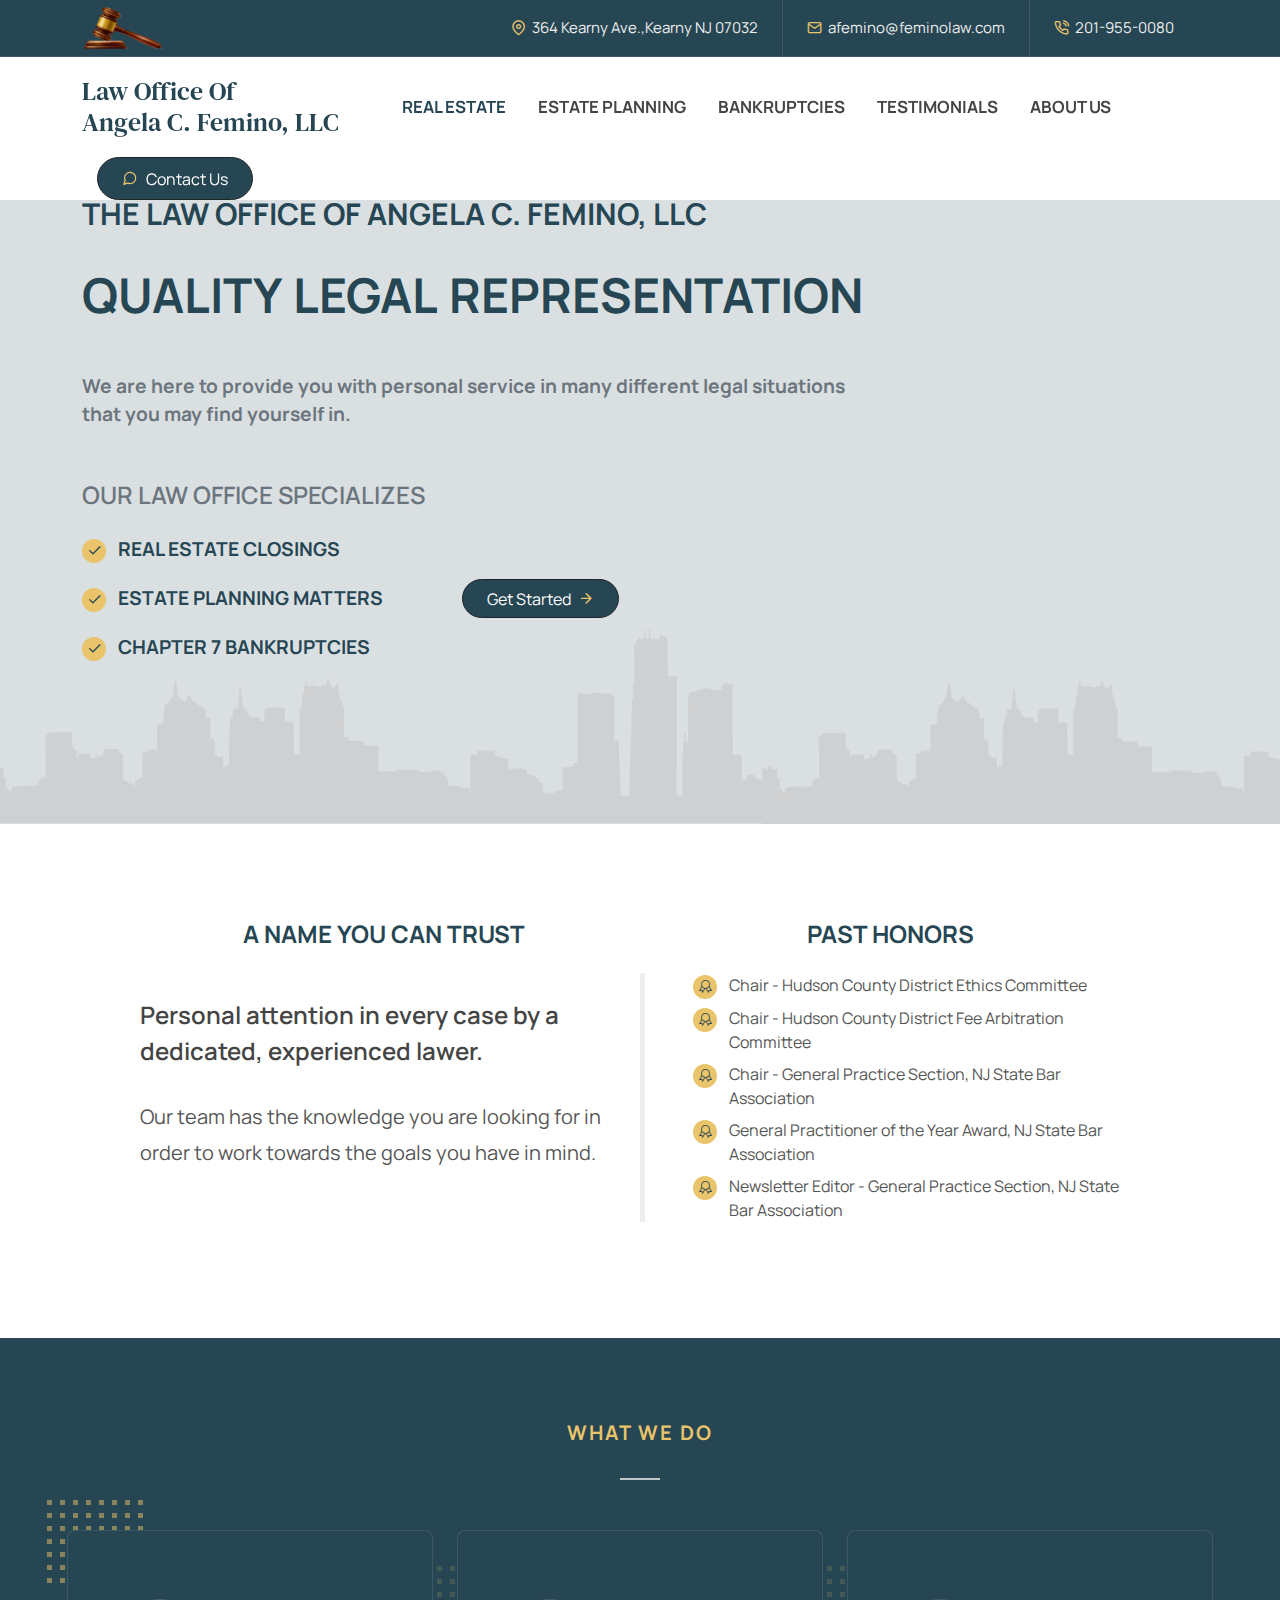
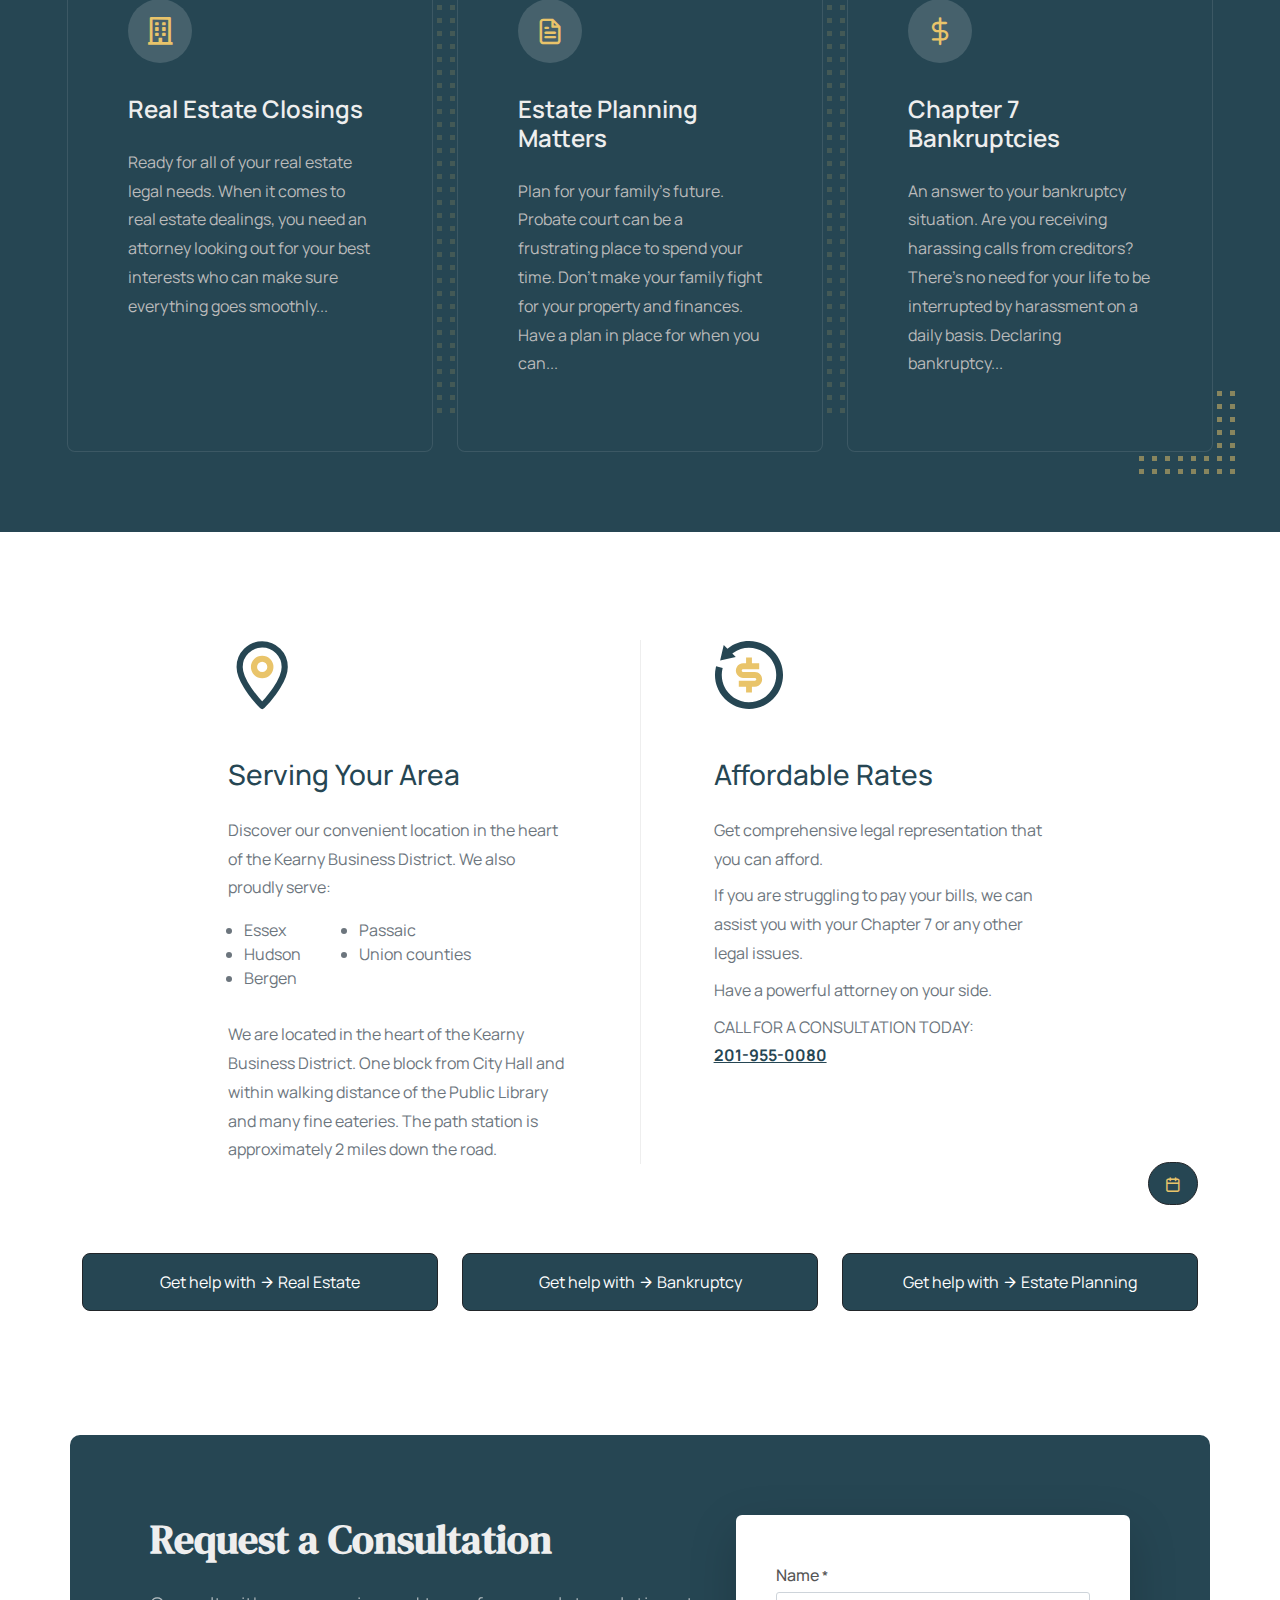
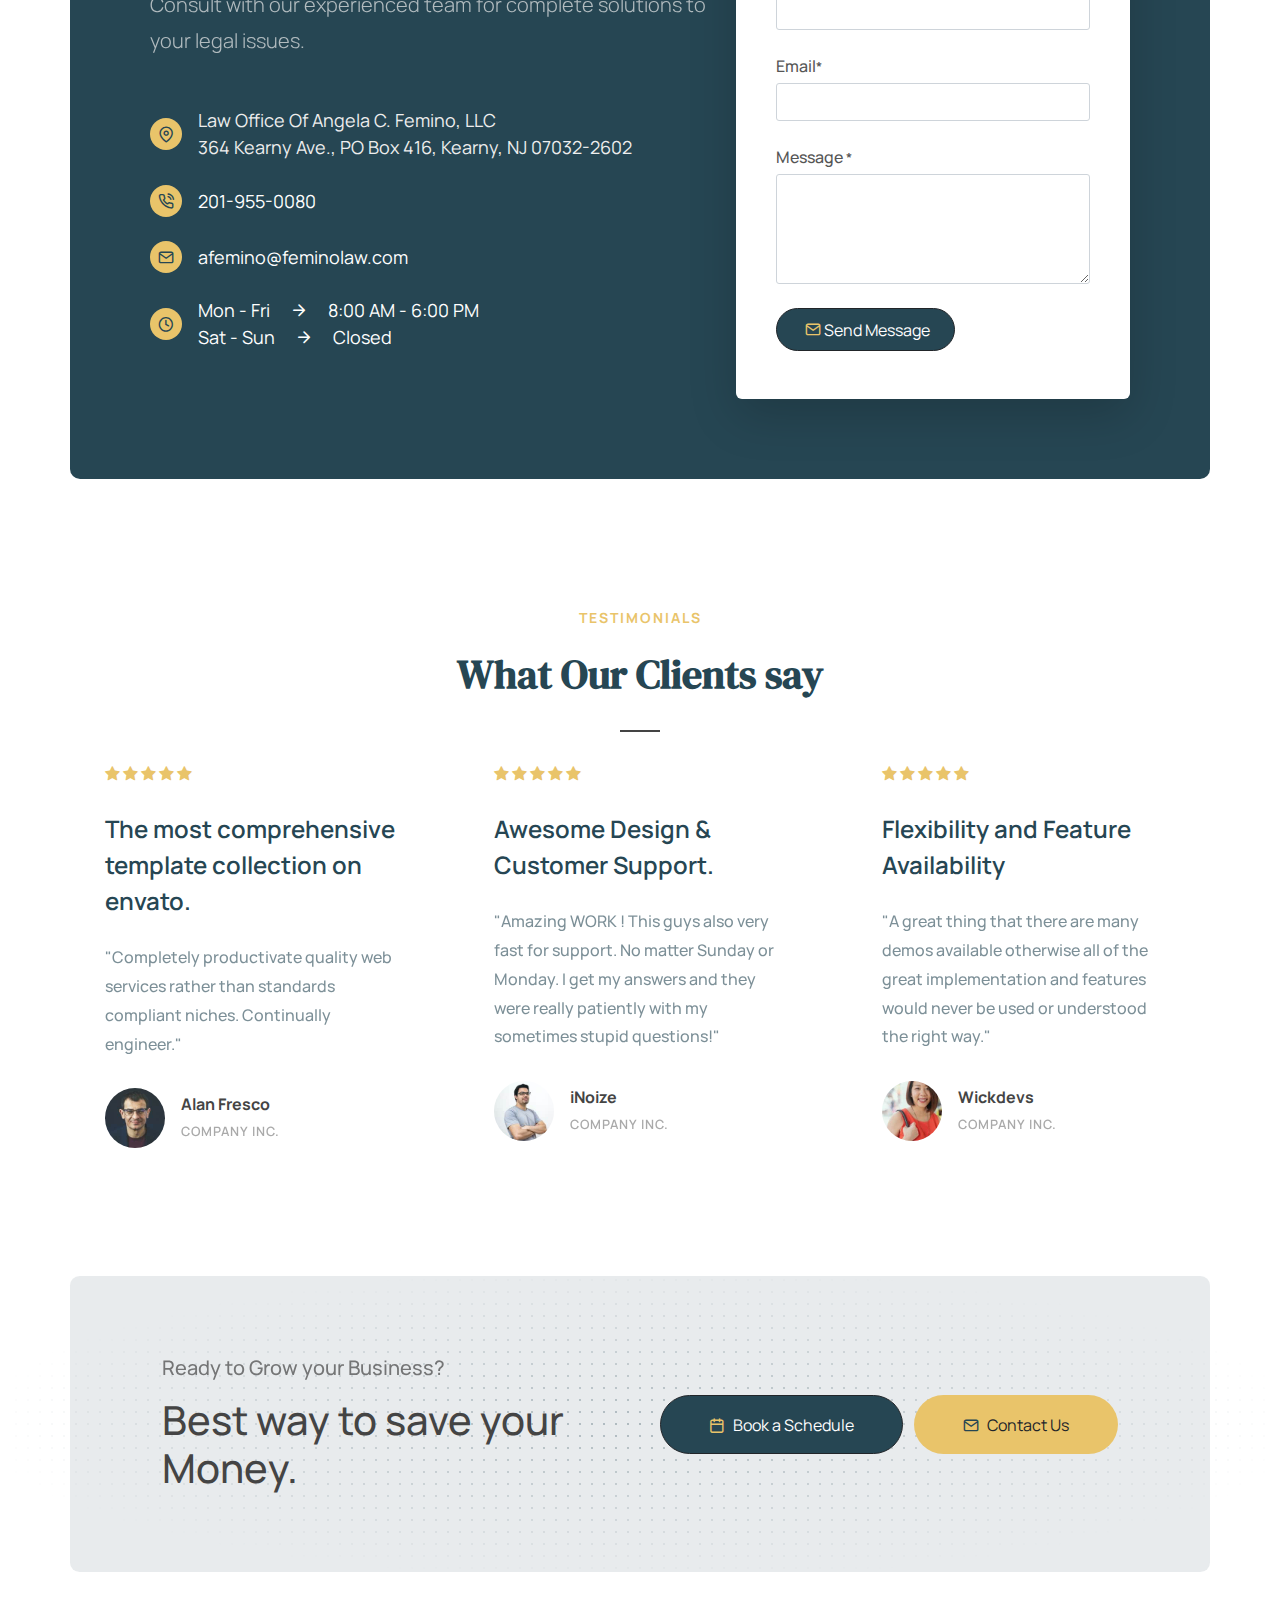
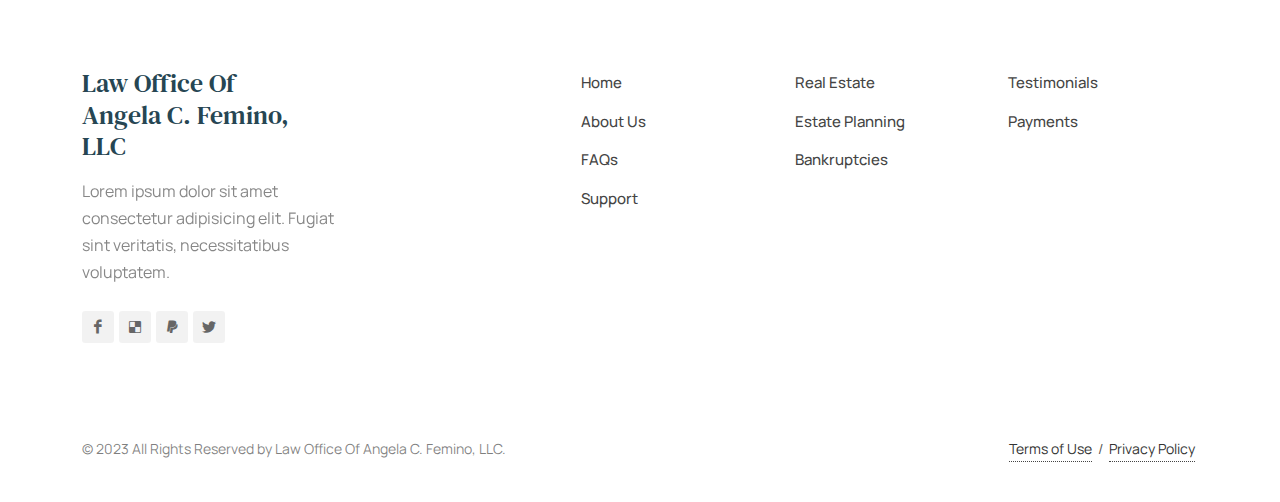
==== index.html @ 47e7020a "image removed" ====
<!DOCTYPE html>
<html dir="ltr" lang="en-US">
  <head>
    <meta http-equiv="content-type" content="text/html; charset=utf-8" />
    <meta name="author" content="SemiColonWeb" />

    <!-- Stylesheets
	============================================= -->
    <link rel="preconnect" href="https://fonts.gstatic.com" />
    <link href="https://fonts.googleapis.com/css2?family=Manrope:wght@400;500;600;700&family=DM+Serif+Text&display=swap" rel="stylesheet" />

    <link rel="stylesheet" href="./css/bootstrap.css" type="text/css" />
    <link rel="stylesheet" href="./style.css" type="text/css" />
    <link rel="stylesheet" href="./css/swiper.css" type="text/css" />

    <link rel="stylesheet" href="./css/dark.css" type="text/css" />
    <link rel="stylesheet" href="./css/font-icons.css" type="text/css" />
    <link rel="stylesheet" href="./css/animate.css" type="text/css" />
    <link rel="stylesheet" href="./css/magnific-popup.css" type="text/css" />

    <!-- Finance Demo Specific Stylesheet -->
    <link rel="stylesheet" href="./finance/finance.css" type="text/css" />
    <!-- Finance Custom Css -->
    <link rel="stylesheet" href="./finance/css/fonts.css" type="text/css" />
    <!-- Finance Custom Fonts -->
    <!-- / -->

    <link rel="stylesheet" href="./css/custom.css" type="text/css" />
    <meta name="viewport" content="width=device-width, initial-scale=1" />

    <link rel="stylesheet" href="./css/colors.css" type="text/css" />

    <!-- Document Title
	============================================= -->
    <title>Family Civil Bankruptcy and Business Lawyers in Kearny, NJ</title>
    <meta name="keywords" content="Family Law, Wills and Estates, Bankruptcy, Real Estate, Municipal Court" />
    <meta name="description" content="Practice Law Firm Providing the Highest Quality of Legal Representation Serving North Jersey Area with convenient location in the heart of the Kearny Business District." />
    <meta property="og:title" content="The Law Office Of Angela C. Femino, LLC" />
    <meta property="og:url" content="https://www.feminolaw.com/" />
    <meta property="og:type" content="website" />
    <meta property="og:description" content="The Law Office Of Angela C. Femino, LLC" />
    <meta property="og:image" content="./images/logo.png" />
    <meta property="twitter:card" content="The Law Office Of Angela C. Femino, LLC" />
    <meta property="twitter:title" content="The Law Office Of Angela C. Femino, LLC" />
    <meta property="twitter:type" content="website" />
    <meta property="twitter:description" content="The Law Office Of Angela C. Femino, LLC" />
    <meta property="twitter:url" content="https://www.feminolaw.com/" />
    <meta property="twitter:image" content="./images/logo.png" />
  </head>

  <body class="stretched">
    <!-- Document Wrapper
	============================================= -->
    <div id="wrapper" class="clearfix">
      <!-- Top Bar
		============================================= -->
      <div id="top-bar" class="dark bg-color">
        <div class="container">
          <div class="row justify-content-center justify-content-lg-between">
            <div class="col-12 col-md-auto">
              <!-- Navbar icon
						============================================= -->
              <a href="#" class="navbar-icon">
                <img width="80" src="./images/judge-gavel-nav.png" alt="" />
              </a>
              <!-- .navbar-icon end -->
            </div>

            <div class="col-12 col-md-auto">
              <!-- Top Links
						============================================= -->
              <div class="top-links text-center">
                <ul class="top-links-container">
                  <li class="top-links-item">
                    <a target="_blank" href="https://goo.gl/maps/jddvsZo6kSxr5BW46"><i class="color-2 icon-line-map-pin"></i> 364 Kearny Ave.,Kearny NJ 07032 </a>
                  </li>
                  <li class="top-links-item">
                    <a href="mailto:afemino@feminolaw.com"><i class="color-2 icon-line-mail"></i> afemino@feminolaw.com</a>
                  </li>
                  <li class="top-links-item">
                    <a href="tel:201-955-0080"><i class="color-2 icon-line-phone-call"></i> 201-955-0080</a>
                  </li>
                </ul>
              </div>
              <!-- .top-links end -->
            </div>
          </div>
        </div>
      </div>
      <!-- #top-bar end -->

      <!-- Header
		============================================= -->
      <header id="header" class="sticky-on-scrollup">
        <div id="header-wrap">
          <div class="container">
            <div class="header-row justify-content-between">
              <!-- Logo
						============================================= -->
              <div id="logo" class="mx-0 me-lg-5 order-2 order-lg-1">
                <a href="#" class="color h4"
                  >Law Office Of <br />
                  Angela C. Femino, LLC</a
                >
              </div>
              <!-- #logo end -->

              <div id="primary-menu-trigger" class="order-1">
                <svg class="svg-trigger" viewBox="0 0 100 100">
                  <path d="m 30,33 h 40 c 3.722839,0 7.5,3.126468 7.5,8.578427 0,5.451959 -2.727029,8.421573 -7.5,8.421573 h -20"></path>
                  <path d="m 30,50 h 40"></path>
                  <path d="m 70,67 h -40 c 0,0 -7.5,-0.802118 -7.5,-8.365747 0,-7.563629 7.5,-8.634253 7.5,-8.634253 h 20"></path>
                </svg>
              </div>

              <div class="header-misc order-3">
                <a href="#" class="btn btn-dark bg-color px-4 py-1 py-lg-2 rounded-pill"><i class="icon-line-message-circle color-2"></i><span class="d-none d-md-inline ms-2">Contact Us</span></a>
              </div>

              <!-- Primary Navigation
						============================================= -->
              <nav class="primary-menu me-lg-auto with-arrows order-12 order-lg-2">
                <ul class="menu-container">
                  <li class="menu-item current">
                    <a class="menu-link fw-bold" href="#">
                      <div>REAL ESTATE</div>
                    </a>
                  </li>
                  <li class="menu-item">
                    <a class="menu-link fw-bold" href="#">
                      <div>ESTATE PLANNING</div>
                    </a>
                  </li>
                  <li class="menu-item">
                    <a class="menu-link fw-bold" href="#">
                      <div>BANKRUPTCIES</div>
                    </a>
                  </li>
                  <li class="menu-item">
                    <a class="menu-link fw-bold" href="#">
                      <div>TESTIMONIALS</div>
                    </a>
                  </li>
                  <li class="menu-item">
                    <a class="menu-link fw-bold" href="#">
                      <div>ABOUT US</div>
                    </a>
                  </li>
                </ul>
              </nav>
              <!-- #primary-menu end -->

              <form class="top-search-form" action="search.html" method="get">
                <input type="text" name="q" class="form-control" value="" placeholder="Type &amp; Hit Enter.." autocomplete="off" />
              </form>
            </div>
          </div>
        </div>
      </header>
      <!-- #header end -->

      <!-- Hero
		============================================= -->
      <section id="slider" class="slider-element" style="background: #2646532b url('./finance/images/hero-bg.png') center bottom no-repeat; background-size: 100% auto">
        <div class="container">
          <div class="row align-items-md-end">
            <div class="col-lg-12 align-self-center flex-column pt-3 pb-6 mb-md-6 z-1">
              <h2 class="hero-title fw-bold color pt-3 font-body text-uppercase">THE LAW OFFICE OF ANGELA C. FEMINO, LLC</h2>
              <h1 class="hero-title display-5 fw-bold ws-1 color font-body text-uppercase">Quality Legal Representation</h1>
              <p class="my-5 w-md-70 text-muted fw-bold text-larger">We are here to provide you with personal service in many different legal situations that you may find yourself in.</p>
              <h3 class="fw-semibold font-body text-muted mb-4 text-uppercase">Our law office specializes</h3>
              <div class="row mb-lg-1">
                <div class="col-md-4">
                  <ul class="iconlist mb-0 color text-uppercase fw-bold text-larger">
                    <li class="mb-4"><i class="icon-line-check text-smaller bg-color-2 color ws-1"></i> Real Estate Closings</li>
                    <li class="mb-4"><i class="icon-line-check text-smaller bg-color-2 color ws-1"></i> Estate Planning Matters</li>
                    <li class="mb-4 mb-lg-0"><i class="icon-line-check text-smaller bg-color-2 color ws-1"></i> Chapter 7 Bankruptcies</li>
                  </ul>
                </div>
                <div class="col-md-4 mt-4 mt-md-0 align-self-center">
                  <a href="#" class="btn btn-dark bg-color rounded-pill px-4">Get Started <i class="icon-line-arrow-right color-2 ms-1"></i></a>
                </div>
              </div>
            </div>
          </div>
        </div>
      </section>

      <!-- Content
		============================================= -->
      <section id="content">
        <div class="content-wrap py-5">
          <div class="container mw-md py-0 py-lg-5">
            <div class="row justify-content-around col-mb-30">
              <div class="col-md-6">
                <h3 class="h4 font-body text-body text-uppercase text-center fw-bold mb-2 mb-lg-4 color">A NAME YOU CAN TRUST</h3>
                <h3 class="font-body mt-5">Personal attention in every case by a dedicated, experienced lawer.</h3>
                <p class="h5 mb-0 font-body fw-normal">Our team has the knowledge you are looking for in order to work towards the goals you have in mind.</p>
              </div>
              <div class="col-md-6 mt-4 ps-md-0 mt-md-0">
                <h3 class="h4 font-body text-body text-center text-uppercase fw-bold mb-4 mb-lg-4 color">PAST HONORS</h3>
                <ul class="iconlist honourslist mb-0 ps-2 ps-md-5">
                  <li class="mb-2"><i class="icon-line2-badge text-smaller bg-color-2 color"></i>Chair - Hudson County District Ethics Committee</li>
                  <li class="mb-2"><i class="icon-line2-badge text-smaller bg-color-2 color"></i>Chair - Hudson County District Fee Arbitration Committee</li>
                  <li class="mb-2"><i class="icon-line2-badge text-smaller bg-color-2 color"></i>Chair - General Practice Section, NJ State Bar Association</li>
                  <li class="mb-2"><i class="icon-line2-badge text-smaller bg-color-2 color"></i>General Practitioner of the Year Award, NJ State Bar Association</li>
                  <li class="mb-2"><i class="icon-line2-badge text-smaller bg-color-2 color"></i>Newsletter Editor - General Practice Section, NJ State Bar Association</li>
                </ul>
              </div>
            </div>
          </div>

          <div class="section dark bg-color py-md-6">
            <div class="container">
              <div class="heading-block mw-xs mx-auto text-center mb-6">
                <h4 class="font-body text-uppercase ls2 color-2">What we do</h4>
              </div>
              <div class="services-grid gutter-30 position-relative">
                <div style="background-image: url(./finance/images/grid.svg); position: absolute; top: 50%; left: 50%; width: 50vw; height: 50vh; opacity: 0.15; transform: translate(-50%, -50%)"></div>
                <img class="op-05" src="./finance/images/grid.svg" alt="Grid Image" style="position: absolute; left: -20px; top: -30px; z-index: -1" />
                <div class="row">
                  <div class="col-lg-4 col-md-6 d-flex align-self-stretch">
                    <div class="feature-box flex-column h-shadow mx-0" style="background-image: linear-gradient(#2646532b, #264653f7), url('./images/keys.jpg')">
                      <div class="fbox-icon mb-4">
                        <a href="#"><i class="icon-building1 color-2"></i></a>
                      </div>
                      <div class="fbox-content">
                        <h4 class="font-body fw-semibold h4 mb-4 mt-2 ls0 nott">Real Estate Closings</h4>
                        <p>Ready for all of your real estate legal needs. When it comes to real estate dealings, you need an attorney looking out for your best interests who can make sure everything goes smoothly...</p>
                        <a href="#" class="hover-button"><u>Read More</u> <i class="icon-line-arrow-right"></i></a>
                      </div>
                    </div>
                  </div>

                  <div class="col-lg-4 col-md-6 d-flex align-self-stretch">
                    <div class="feature-box flex-column h-shadow mx-0" style="background-image: linear-gradient(#2646532b, #264653f7), url('./images/planning.jpg')">
                      <div class="fbox-icon mb-4">
                        <a href="#"><i class="icon-line-paper color-2"></i></a>
                      </div>
                      <div class="fbox-content">
                        <h4 class="font-body fw-semibold h4 mb-4 mt-2 ls0 nott">Estate Planning Matters</h4>
                        <p>Plan for your family's future. Probate court can be a frustrating place to spend your time. Don't make your family fight for your property and finances. Have a plan in place for when you can...</p>
                        <a href="#" class="hover-button"><u>Read More</u> <i class="icon-line-arrow-right"></i></a>
                      </div>
                    </div>
                  </div>

                  <div class="col-lg-4 col-md-6 d-flex align-self-stretch">
                    <div class="feature-box flex-column h-shadow mx-0" style="background-image: linear-gradient(#264653a8, #264653), url('./images/bankruptcy.jpg')">
                      <div class="fbox-icon mb-4">
                        <a href="#"><i class="icon-line-dollar-sign color-2"></i></a>
                      </div>
                      <div class="fbox-content">
                        <h4 class="font-body fw-semibold h4 mb-4 mt-2 ls0 nott">Chapter 7 Bankruptcies</h4>
                        <p>An answer to your bankruptcy situation. Are you receiving harassing calls from creditors? There’s no need for your life to be interrupted by harassment on a daily basis. Declaring bankruptcy...</p>
                        <a href="#" class="hover-button"><u>Read More</u> <i class="icon-line-arrow-right"></i></a>
                      </div>
                    </div>
                  </div>
                </div>
                <img src="./finance/images/grid.svg" alt="Grid Image" class="op-05" style="position: absolute; right: -30px; bottom: -30px; z-index: -1" />
              </div>
            </div>
          </div>

          <div class="section bg-transparent py-3 py-lg-5">
            <div class="container">
              <div class="row col-mb-50 gutter-lg-50 justify-content-center">
                <div class="col-lg-4 col-md-5 pb-2 pb-lg-0">
                  <img src="./finance/images/location.svg" alt="Globe Icon" class="mb-5" height="70" />
                  <h3 class="font-body h3 mb-4 color">Serving Your Area</h3>
                  <p class="fw-normal text-muted mb-0">Discover our convenient location in the heart of the Kearny Business District. We also proudly serve:</p>
                  <div class="row ps-3">
                    <ul class="col text-muted mt-3">
                      <li>Essex</li>
                      <li>Hudson</li>
                      <li>Bergen</li>
                    </ul>
                    <ul class="col-8 text-muted mt-3">
                      <li>Passaic</li>
                      <li>Union counties</li>
                    </ul>
                  </div>
                  <p class="fw-normal text-muted mb-0">We are located in the heart of the Kearny Business District. One block from City Hall and within walking distance of the Public Library and many fine eateries. The path station is approximately 2 miles down the road.</p>
                </div>
                <div class="col-md-1 text-center d-md-flex justify-content-center align-self-stretch pb-2 pb-lg-0">
                  <div class="border-end border-default d-none d-md-block"></div>
                  <div class="border-top border-default d-block d-md-none"></div>
                </div>

                <div class="col-lg-4 col-md-5 pb-2 pb-lg-0">
                  <img src="./finance/images/affordable.svg" alt="Users Icon" class="mb-5" height="70" />
                  <h3 class="font-body h3 mb-4 color">Affordable Rates</h3>
                  <p class="fw-normal text-muted mb-2">Get comprehensive legal representation that you can afford.</p>
                  <p class="fw-normal text-muted mb-2">If you are struggling to pay your bills, we can assist you with your Chapter 7 or any other legal issues.</p>
                  <p class="fw-normal text-muted mb-2">Have a powerful attorney on your side.</p>
                  <p class="fw-normal text-muted mb-2">
                    CALL FOR A CONSULTATION TODAY: <br />
                    <a class="fw-bold text-decoration-underline" href="tel:201-955-0080">201-955-0080</a>
                  </p>
                </div>
              </div>
              <div class="row mt-4">
                <div class="col-12 text-end mt-0 mt-md-4">
                  <a href="#" class="btn px-3 py-2 btn-dark bg-color rounded-pill"><i class="icon-line-calendar color-2 position-relative" style="top: 1px"></i></a>
                </div>
              </div>
              <div class="row mt-4 justify-content-center">
                <div class="col-10 col-md-4 text-center mt-0 mt-md-4">
                  <a href="#" class="btn px-md-5 py-3 w-100 mb-3 btn-dark bg-color rounded-3">Get help with <i class="icon-line-arrow-right align-bottom"></i> Real Estate</a>
                </div>
                <div class="col-10 col-md-4 text-center mt-0 mt-md-4">
                  <a href="#" class="btn px-md-5 py-3 w-100 mb-3 btn-dark bg-color rounded-3">Get help with <i class="icon-line-arrow-right align-bottom"></i> Bankruptcy</a>
                </div>
                <div class="col-10 col-md-4 text-center mt-0 mt-md-4">
                  <a href="#" class="btn px-md-5 py-3 w-100 mb-3 btn-dark bg-color rounded-3">Get help with <i class="icon-line-arrow-right align-bottom"></i> Estate Planning</a>
                </div>
              </div>
            </div>
          </div>

          <div class="container bg-color py-5 px-3 p-md-5 p-lg-6 mb-6" style="border-radius: 10px">
            <div class="row justify-content-around">
              <div class="col-lg-7 dark">
                <h3 class="mb-4 display-6 nott ls0 fw-semibold">Request a Consultation</h3>
                <p class="mw-xs lead op-07 mb-5">Consult with our experienced team for complete solutions to your legal issues.</p>
                <div class="feature-box fbox-sm align-items-center mb-4">
                  <div class="fbox-icon">
                    <i class="icon-line-map-pin bg-color-2 color"></i>
                  </div>
                  <div class="fbox-content">
                    <h4 class="nott font-body fw-normal mb-0">
                      Law Office Of Angela C. Femino, LLC <br />
                      364 Kearny Ave., PO Box 416, Kearny, NJ 07032-2602
                    </h4>
                  </div>
                </div>
                <div class="feature-box fbox-sm align-items-center mb-4">
                  <div class="fbox-icon">
                    <i class="icon-line-phone-call bg-color-2 color"></i>
                  </div>
                  <div class="fbox-content">
                    <h4 class="nott font-body fw-normal mb-0">
                      <a class="text-white" href="tel:201-955-0080">201-955-0080 </a>
                    </h4>
                  </div>
                </div>
                <div class="feature-box fbox-sm align-items-center mb-4">
                  <div class="fbox-icon">
                    <i class="icon-line-mail bg-color-2 color"></i>
                  </div>
                  <div class="fbox-content">
                    <h4 class="nott font-body fw-normal mb-0"><a class="text-white" href="mailto:afemino@feminolaw.com">afemino@feminolaw.com</a></h4>
                  </div>
                </div>
                <div class="feature-box fbox-sm align-content-center align-items-center">
                  <div class="fbox-icon">
                    <i class="icon-line-clock bg-color-2 color"></i>
                  </div>
                  <div class="fbox-content">
                    <h4 class="nott font-body fw-normal mb-0">
                      <a class="text-white" href="#"
                        >Mon - Fri <i class="icon-line-arrow-right px-3 align-bottom"></i> 8:00 AM - 6:00 PM
                        <br />
                        Sat - Sun <i class="icon-line-arrow-right px-3 align-bottom"></i> Closed</a
                      >
                    </h4>
                  </div>
                </div>
              </div>
              <div class="col-lg-5 mt-5 mt-lg-0">
                <div class="card border-0 shadow-lg p-4">
                  <div class="card-body py-4">
                    <div class="form-widget">
                      <div class="form-result"></div>

                      <form class="mb-0" id="template-contactform" name="template-contactform" action="include/form.php" method="post">
                        <div class="form-process">
                          <div class="css3-spinner">
                            <div class="css3-spinner-scaler"></div>
                          </div>
                        </div>

                        <div class="row">
                          <div class="col-12 form-group mb-4">
                            <label for="template-contactform-name">Name <small>*</small></label>
                            <input type="text" id="template-contactform-name" name="template-contactform-name" value="" class="form-control required" />
                          </div>

                          <div class="col-12 form-group mb-4">
                            <label for="template-contactform-email">Email<small>*</small></label>
                            <input type="email" id="template-contactform-email" name="template-contactform-email" value="" class="required email form-control" />
                          </div>

                          <div class="col-12 form-group mb-4">
                            <label for="template-contactform-message">Message <small>*</small></label>
                            <textarea class="required form-control" id="template-contactform-message" name="template-contactform-message" rows="4" cols="30"></textarea>
                          </div>

                          <div class="col-12 form-group mb-4 d-none">
                            <input type="text" id="template-contactform-botcheck" name="template-contactform-botcheck" value="" class="form-control" />
                          </div>

                          <div class="col-12 form-group mb-0">
                            <button class="btn btn-dark bg-color px-4 py-2 rounded-pill" type="submit" id="template-contactform-submit" name="template-contactform-submit" value="submit"><i class="icon-line-mail color-2 ms-1"></i> Send Message</button>
                          </div>
                        </div>

                        <input type="hidden" name="prefix" value="template-contactform-" />
                      </form>
                    </div>
                  </div>
                </div>
              </div>
            </div>
          </div>

          <div class="clear"></div>

          <div class="container my-0 my-md-5">
            <div class="heading-block mw-xs mx-auto text-center mb-6">
              <h5 class="font-body text-uppercase ls2 color-2">Testimonials</h5>
              <h3 class="color nott ls0">What Our Clients say</h3>
            </div>
            <div class="row gutter-md-50">
              <div class="col-lg-4 px-lg-5 mt-lg-0">
                <div class="mb-4 color-2">
                  <i class="icon-star3"></i>
                  <i class="icon-star3"></i>
                  <i class="icon-star3"></i>
                  <i class="icon-star3"></i>
                  <i class="icon-star3"></i>
                </div>
                <h3 class="fw-semibold font-body color mb-4">The most comprehensive template collection on envato.</h3>
                <p class="color op-06 fw-medium">"Completely productivate quality web services rather than standards compliant niches. Continually engineer."</p>

                <div class="d-flex align-items-center mt-4">
                  <img src="./finance/images/users/1.jpg" alt="User" width="60" class="rounded-circle" />
                  <div class="ms-3">
                    <h4 class="font-body mb-2 fw-bold h6">Alan Fresco</h4>
                    <div class="op-05 text-uppercase ls1 text-smaller fw-semibold">Company Inc.</div>
                  </div>
                </div>
              </div>
              <div class="col-lg-4 px-lg-5 mt-5 mt-lg-0">
                <div class="mb-4 color-2">
                  <i class="icon-star3"></i>
                  <i class="icon-star3"></i>
                  <i class="icon-star3"></i>
                  <i class="icon-star3"></i>
                  <i class="icon-star3"></i>
                </div>
                <h3 class="fw-semibold font-body color mb-4">Awesome Design &amp; Customer Support.</h3>
                <p class="color op-06 fw-medium">"Amazing WORK ! This guys also very fast for support. No matter Sunday or Monday. I get my answers and they were really patiently with my sometimes stupid questions!"</p>

                <div class="d-flex align-items-center mt-4">
                  <img src="./finance/images/users/2.jpg" alt="User" width="60" class="rounded-circle" />
                  <div class="ms-3">
                    <h4 class="font-body mb-2 fw-bold h6">iNoize</h4>
                    <div class="op-05 text-uppercase ls1 text-smaller fw-semibold">Company Inc.</div>
                  </div>
                </div>
              </div>
              <div class="col-lg-4 px-lg-5 mt-5 mt-lg-0">
                <div class="mb-4 color-2">
                  <i class="icon-star3"></i>
                  <i class="icon-star3"></i>
                  <i class="icon-star3"></i>
                  <i class="icon-star3"></i>
                  <i class="icon-star3"></i>
                </div>
                <h3 class="fw-semibold font-body color mb-4">Flexibility and Feature Availability</h3>
                <p class="color op-06 fw-medium">"A great thing that there are many demos available otherwise all of the great implementation and features would never be used or understood the right way."</p>

                <div class="d-flex align-items-center mt-4">
                  <img src="./finance/images/users/3.jpg" alt="User" width="60" class="rounded-circle" />
                  <div class="ms-3">
                    <h4 class="font-body mb-2 fw-bold h6">Wickdevs</h4>
                    <div class="op-05 text-uppercase ls1 text-smaller fw-semibold">Company Inc.</div>
                  </div>
                </div>
              </div>
            </div>
          </div>

          <div class="clear"></div>

          <div class="container mt-6 dotted-bg rounded-6" style="background-color: #2646531b">
            <div class="row align-items-center justify-content-between p-5 p-md-6">
              <div class="col mb-5 mb-lg-0">
                <h5 class="font-body h5 mb-3 op-07">Ready to Grow your Business?</h5>
                <h2 class="font-body h1 mb-0">Best way to save your Money.</h2>
              </div>
              <div class="col-auto">
                <a href="#" class="btn px-3 py-2 px-md-5 py-md-3 btn-dark bg-color rounded-pill"><i class="icon-line-calendar color-2 me-2 position-relative" style="top: 1px"></i>Book a Schedule</a>
                <a href="#" class="btn px-3 py-2 px-md-5 py-md-3 bg-color-2 rounded-pill ms-2"><i class="icon-line-mail color me-2 position-relative" style="top: 1px"></i>Contact Us</a>
              </div>
            </div>
          </div>
        </div>
      </section>
      <!-- #content end -->

      <!-- Footer
		============================================= -->
      <footer id="footer" class="bg-white border-0">
        <div class="container">
          <!-- Footer Widgets
				============================================= -->
          <div class="footer-widgets-wrap py-0 py-lg-5">
            <div class="row justify-content-between">
              <div class="col-lg-3 mb-5 mb-lg-0 pe-md-0">
                <div class="widget clearfix">
                  <div id="logo" class="mx-0 me-lg-5 order-2 order-lg-1">
                    <a href="#" class="color h4 pt-0"
                      >Law Office Of <br />
                      Angela C. Femino, LLC</a
                    >
                  </div>
                  <p class="mb-4 op-07">Lorem ipsum dolor sit amet consectetur adipisicing elit. Fugiat sint veritatis, necessitatibus voluptatem.</p>
                  <a href="https://www.facebook.com/Law-Office-Of-Angela-C-Femino-LLC-725974874185449/" target="_blank" title="Facebook" class="social-icon si-small si-light si-facebook">
                    <i class="icon-facebook"></i>
                    <i class="icon-facebook"></i>
                  </a>
                  <a href="#" class="social-icon si-small si-light si-delicious">
                    <i class="icon-delicious"></i>
                    <i class="icon-delicious"></i>
                  </a>
                  <a href="#" class="social-icon si-small si-light si-paypal">
                    <i class="icon-paypal"></i>
                    <i class="icon-paypal"></i>
                  </a>
                  <a href="https://twitter.com/LawOfficeLlc" target="_blank" title="Twitter" class="social-icon si-small si-light si-twitter">
                    <i class="icon-twitter"></i>
                    <i class="icon-twitter"></i>
                  </a>
                </div>
              </div>
              <div class="col-lg-7 d-flex justify-content-end">
                <div class="row w-100">
                  <div class="col-lg-4 col-6">
                    <ul class="widget_links widget-li-noicon">
                      <li class="mb-2 fw-medium"><a href="#">Home</a></li>
                      <li class="mb-2 fw-medium"><a href="#">About Us</a></li>
                      <li class="mb-2 fw-medium"><a href="#">FAQs</a></li>
                      <li class="mb-2 fw-medium"><a href="#">Support</a></li>
                    </ul>
                  </div>

                  <div class="col-lg-4 col-6">
                    <ul class="widget_links widget-li-noicon">
                      <li class="mb-2 fw-medium"><a href="#">Real Estate</a></li>
                      <li class="mb-2 fw-medium"><a href="#">Estate Planning</a></li>
                      <li class="mb-2 fw-medium"><a href="#">Bankruptcies</a></li>
                    </ul>
                  </div>

                  <div class="col-lg-4 col-6">
                    <ul class="widget_links widget-li-noicon">
                      <li class="mb-2 fw-medium"><a href="#">Testimonials</a></li>
                      <li class="mb-2 fw-medium"><a href="#">Payments</a></li>
                    </ul>
                  </div>
                </div>
              </div>
            </div>
          </div>
          <!-- .footer-widgets-wrap end -->
        </div>

        <!-- Copyrights
			============================================= -->
        <div id="copyrights" class="bg-white">
          <div class="container">
            <div class="row justify-content-between">
              <div class="col">
                <span class="text-black-50">&copy; 2023 All Rights Reserved by Law Office Of Angela C. Femino, LLC.</span>
              </div>

              <div class="col text-end">
                <div class="copyright-links"><a href="#">Terms of Use</a> / <a href="#">Privacy Policy</a></div>
              </div>
            </div>
          </div>
        </div>
        <!-- #copyrights end -->
      </footer>
      <!-- #footer end -->
    </div>
    <!-- #wrapper end -->

    <!-- Go To Top
	============================================= -->
    <div id="gotoTop" class="icon-line-chevrons-up bg-color h-bg-color-2 shadow rounded-circle"></div>

    <!-- JavaScripts
	============================================= -->
    <script src="js/jquery.js"></script>
    <script src="js/plugins.min.js"></script>

    <!-- Footer Scripts
	============================================= -->
    <script src="js/functions.js"></script>

    <script>
      jQuery(document).ready(function ($) {
        var lastScrollTop = 0;
        window.addEventListener('scroll', function (event) {
          var st = $(this).scrollTop();
          if (st > lastScrollTop) {
            jQuery('#header.sticky-on-scrollup').removeClass('show-sticky-onscroll'); // Down Scroll
          } else {
            jQuery('#header.sticky-on-scrollup').addClass('show-sticky-onscroll'); // Up Scroll
          }
          lastScrollTop = st;
        });

        $('.services-grid .feature-box').hover(
          function () {
            $(this).addClass('dark');
          },
          function () {
            $(this).removeClass('dark');
          }
        );
      });
    </script>
    <!-- Temporary Script-->
  </body>
</html>
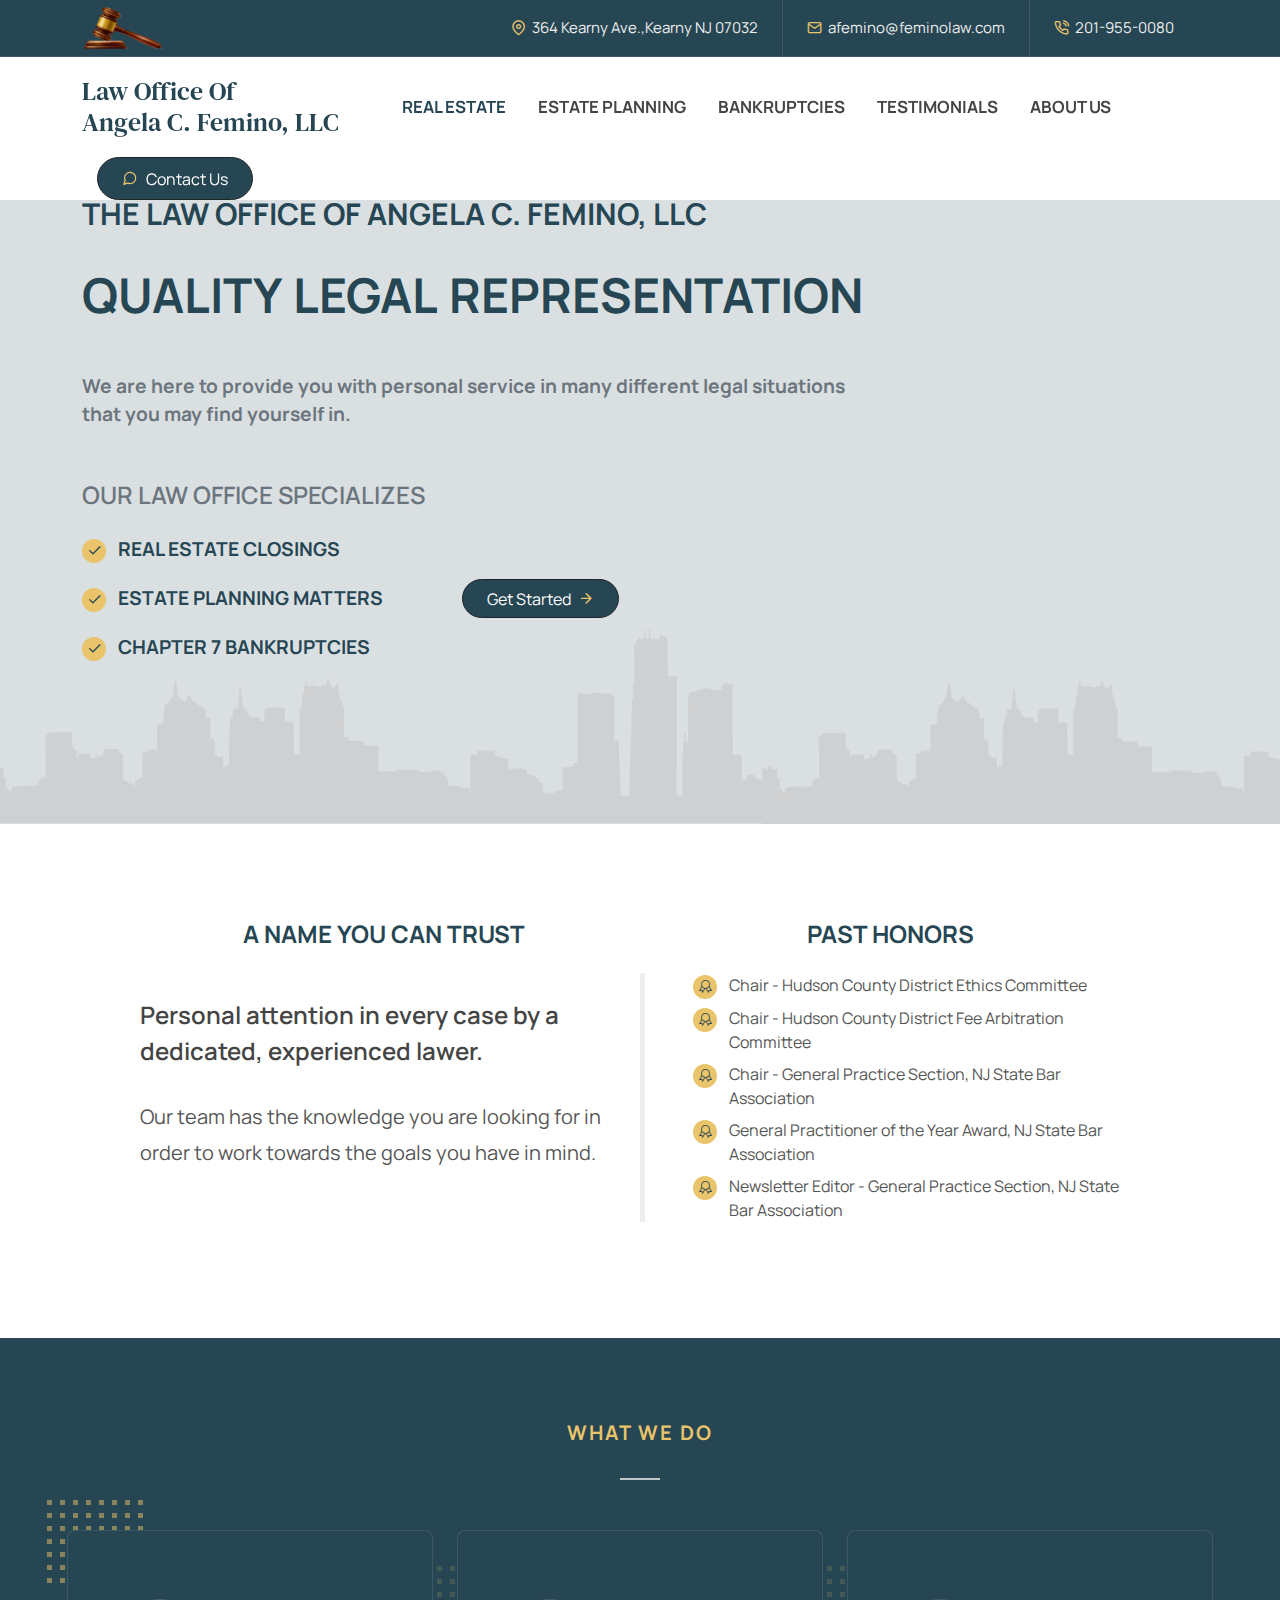
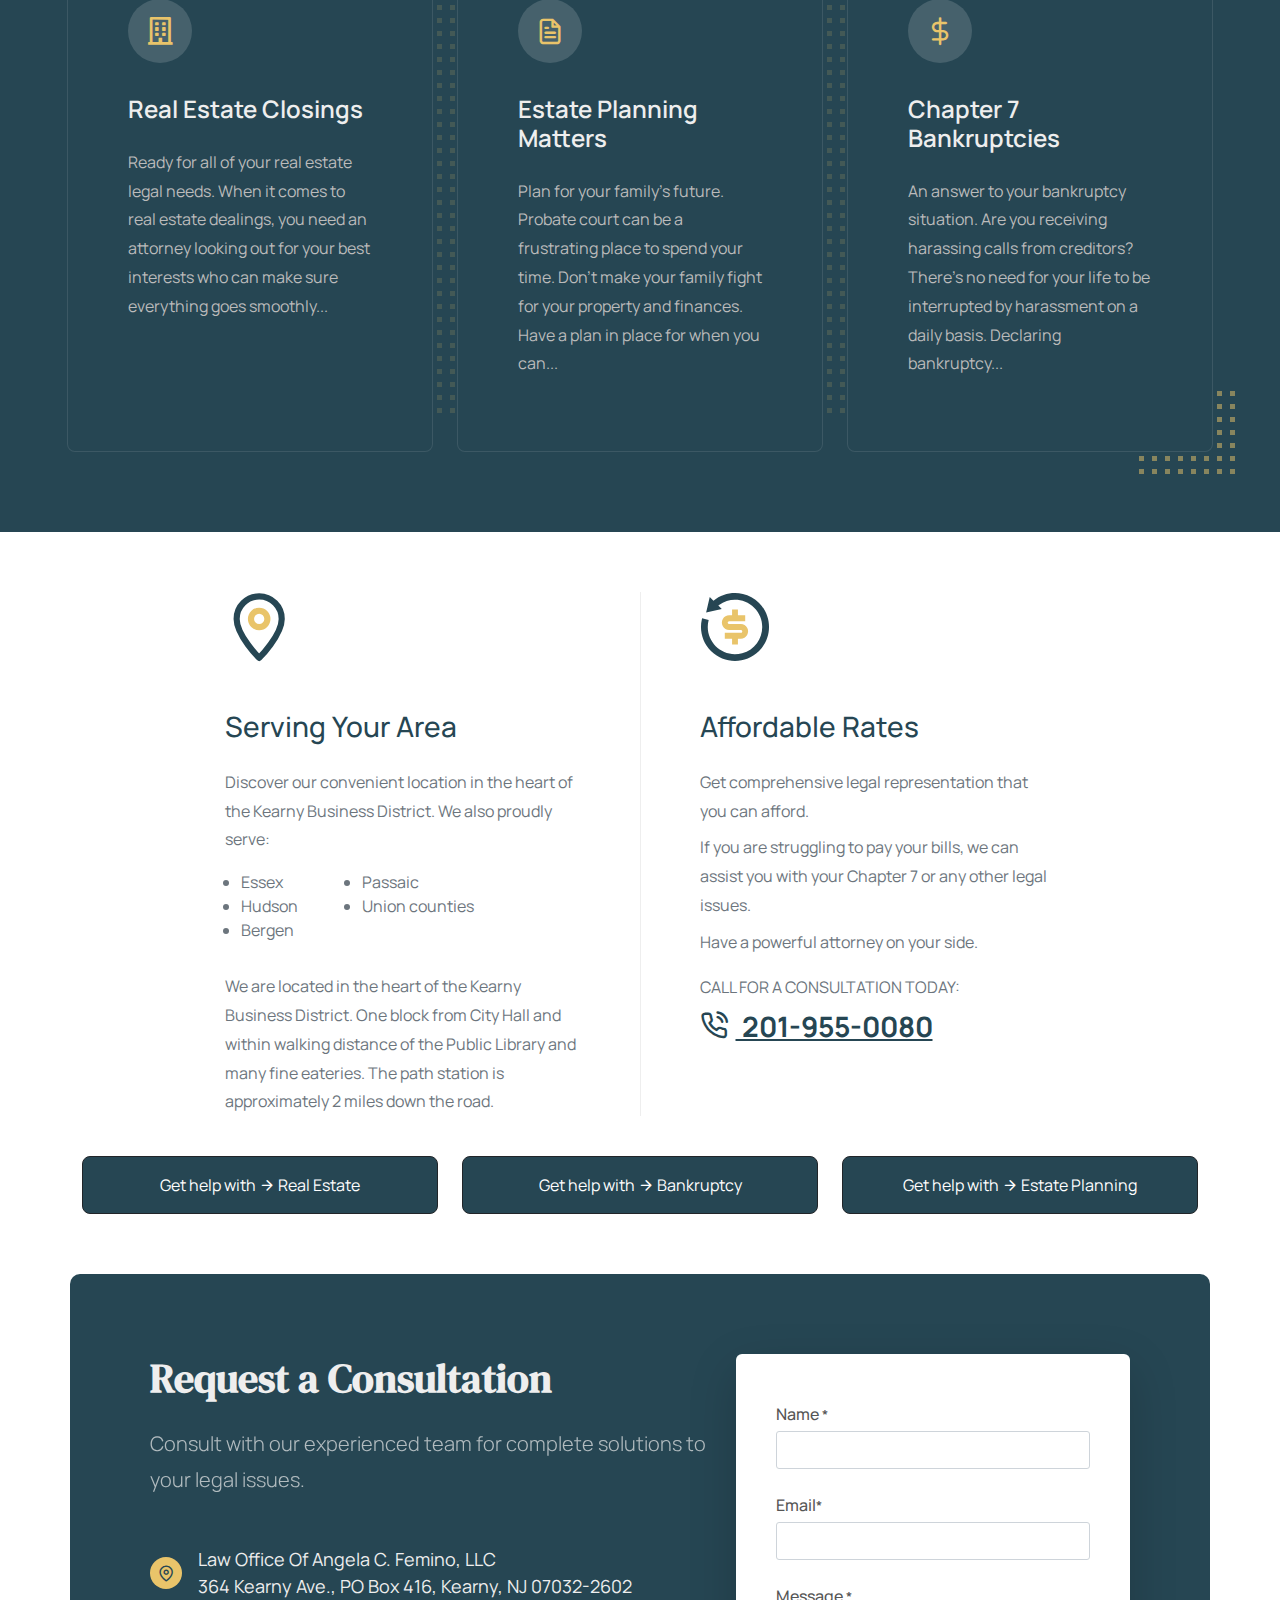
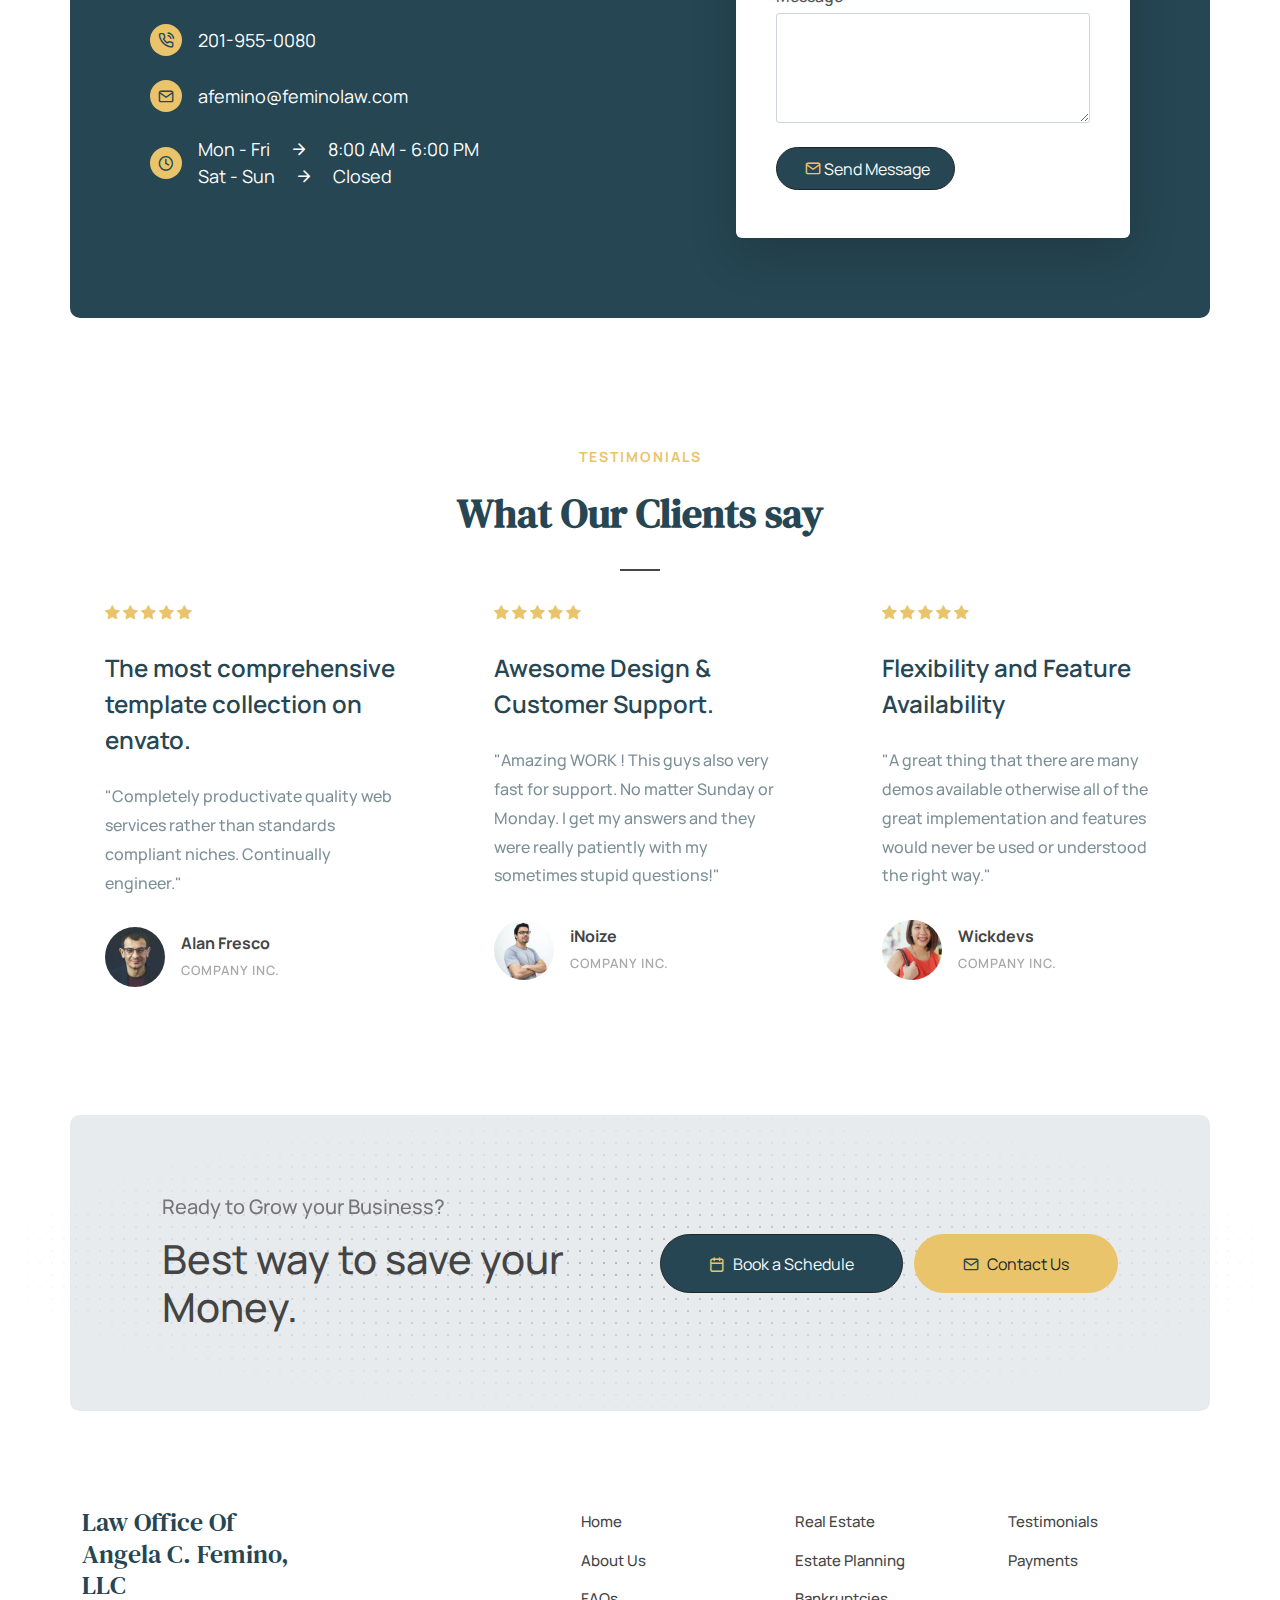
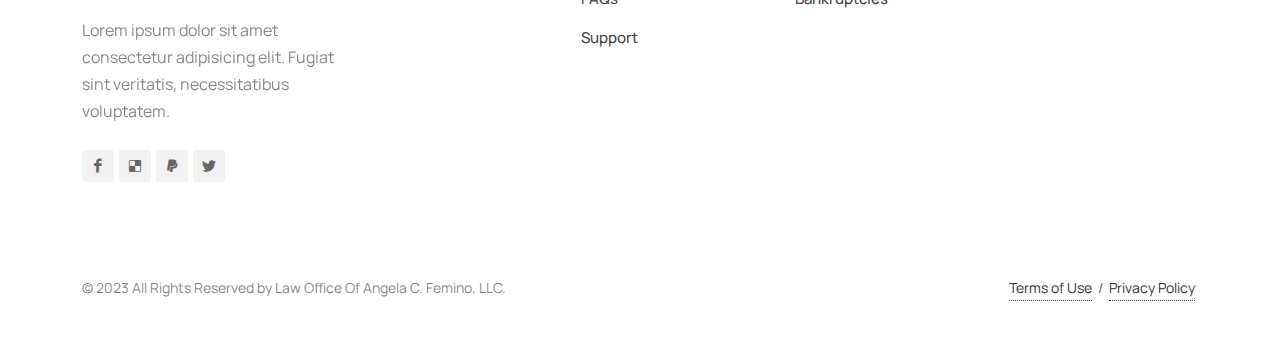
==== commit fd7e2f77: "remove unecessary space,remove calendar,increase font size" ====
--- a/index.html
+++ b/index.html
@@ -263,9 +263,9 @@
             </div>
           </div>
 
-          <div class="section bg-transparent py-3 py-lg-5">
+          <div class="section bg-transparent py-3 py-lg-0">
             <div class="container">
-              <div class="row col-mb-50 gutter-lg-50 justify-content-center">
+              <div class="row justify-content-center">
                 <div class="col-lg-4 col-md-5 pb-2 pb-lg-0">
                   <img src="./finance/images/location.svg" alt="Globe Icon" class="mb-5" height="70" />
                   <h3 class="font-body h3 mb-4 color">Serving Your Area</h3>
@@ -294,26 +294,25 @@
                   <p class="fw-normal text-muted mb-2">Get comprehensive legal representation that you can afford.</p>
                   <p class="fw-normal text-muted mb-2">If you are struggling to pay your bills, we can assist you with your Chapter 7 or any other legal issues.</p>
                   <p class="fw-normal text-muted mb-2">Have a powerful attorney on your side.</p>
-                  <p class="fw-normal text-muted mb-2">
+                  <p class="fw-normal text-muted mb-2 mt-3">
                     CALL FOR A CONSULTATION TODAY: <br />
-                    <a class="fw-bold text-decoration-underline" href="tel:201-955-0080">201-955-0080</a>
+                    <a class="fw-bold h3 pt-2 inline-block text-decoration-underline" href="tel:201-955-0080">
+                      <i class="icon-line-phone-call color pe-2"></i>
+                      201-955-0080
+                    </a>
                   </p>
                 </div>
               </div>
-              <div class="row mt-4">
-                <div class="col-12 text-end mt-0 mt-md-4">
-                  <a href="#" class="btn px-3 py-2 btn-dark bg-color rounded-pill"><i class="icon-line-calendar color-2 position-relative" style="top: 1px"></i></a>
-                </div>
-              </div>
-              <div class="row mt-4 justify-content-center">
+
+              <div class="row justify-content-center pt-3">
                 <div class="col-10 col-md-4 text-center mt-0 mt-md-4">
-                  <a href="#" class="btn px-md-5 py-3 w-100 mb-3 btn-dark bg-color rounded-3">Get help with <i class="icon-line-arrow-right align-bottom"></i> Real Estate</a>
+                  <a href="#" class="btn px-md-5 py-3 w-100 btn-dark bg-color rounded-3">Get help with <i class="icon-line-arrow-right align-bottom"></i> Real Estate</a>
                 </div>
                 <div class="col-10 col-md-4 text-center mt-0 mt-md-4">
-                  <a href="#" class="btn px-md-5 py-3 w-100 mb-3 btn-dark bg-color rounded-3">Get help with <i class="icon-line-arrow-right align-bottom"></i> Bankruptcy</a>
+                  <a href="#" class="btn px-md-5 py-3 mt-3 mt-lg-0 w-100 btn-dark bg-color rounded-3">Get help with <i class="icon-line-arrow-right align-bottom"></i> Bankruptcy</a>
                 </div>
                 <div class="col-10 col-md-4 text-center mt-0 mt-md-4">
-                  <a href="#" class="btn px-md-5 py-3 w-100 mb-3 btn-dark bg-color rounded-3">Get help with <i class="icon-line-arrow-right align-bottom"></i> Estate Planning</a>
+                  <a href="#" class="btn px-md-5 py-3 mt-3 mt-lg-0 w-100 btn-dark bg-color rounded-3">Get help with <i class="icon-line-arrow-right align-bottom"></i> Estate Planning</a>
                 </div>
               </div>
             </div>
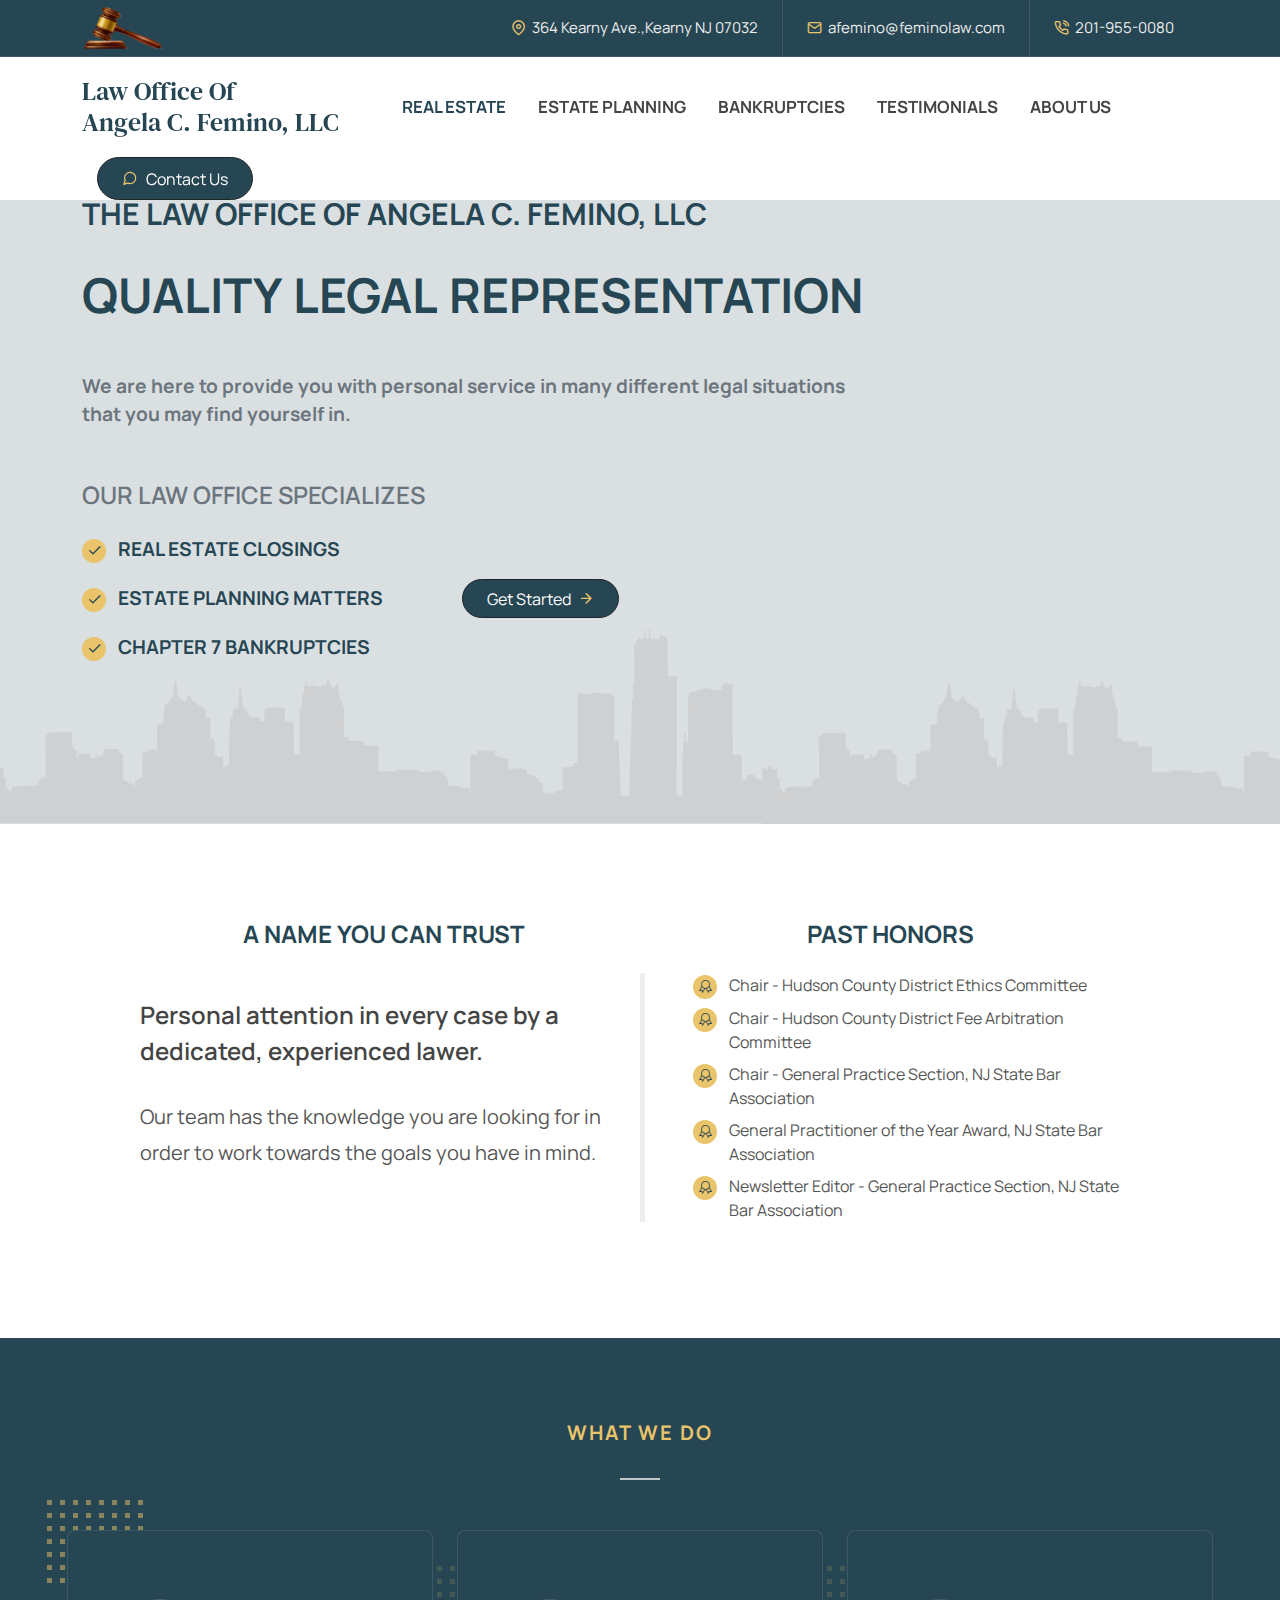
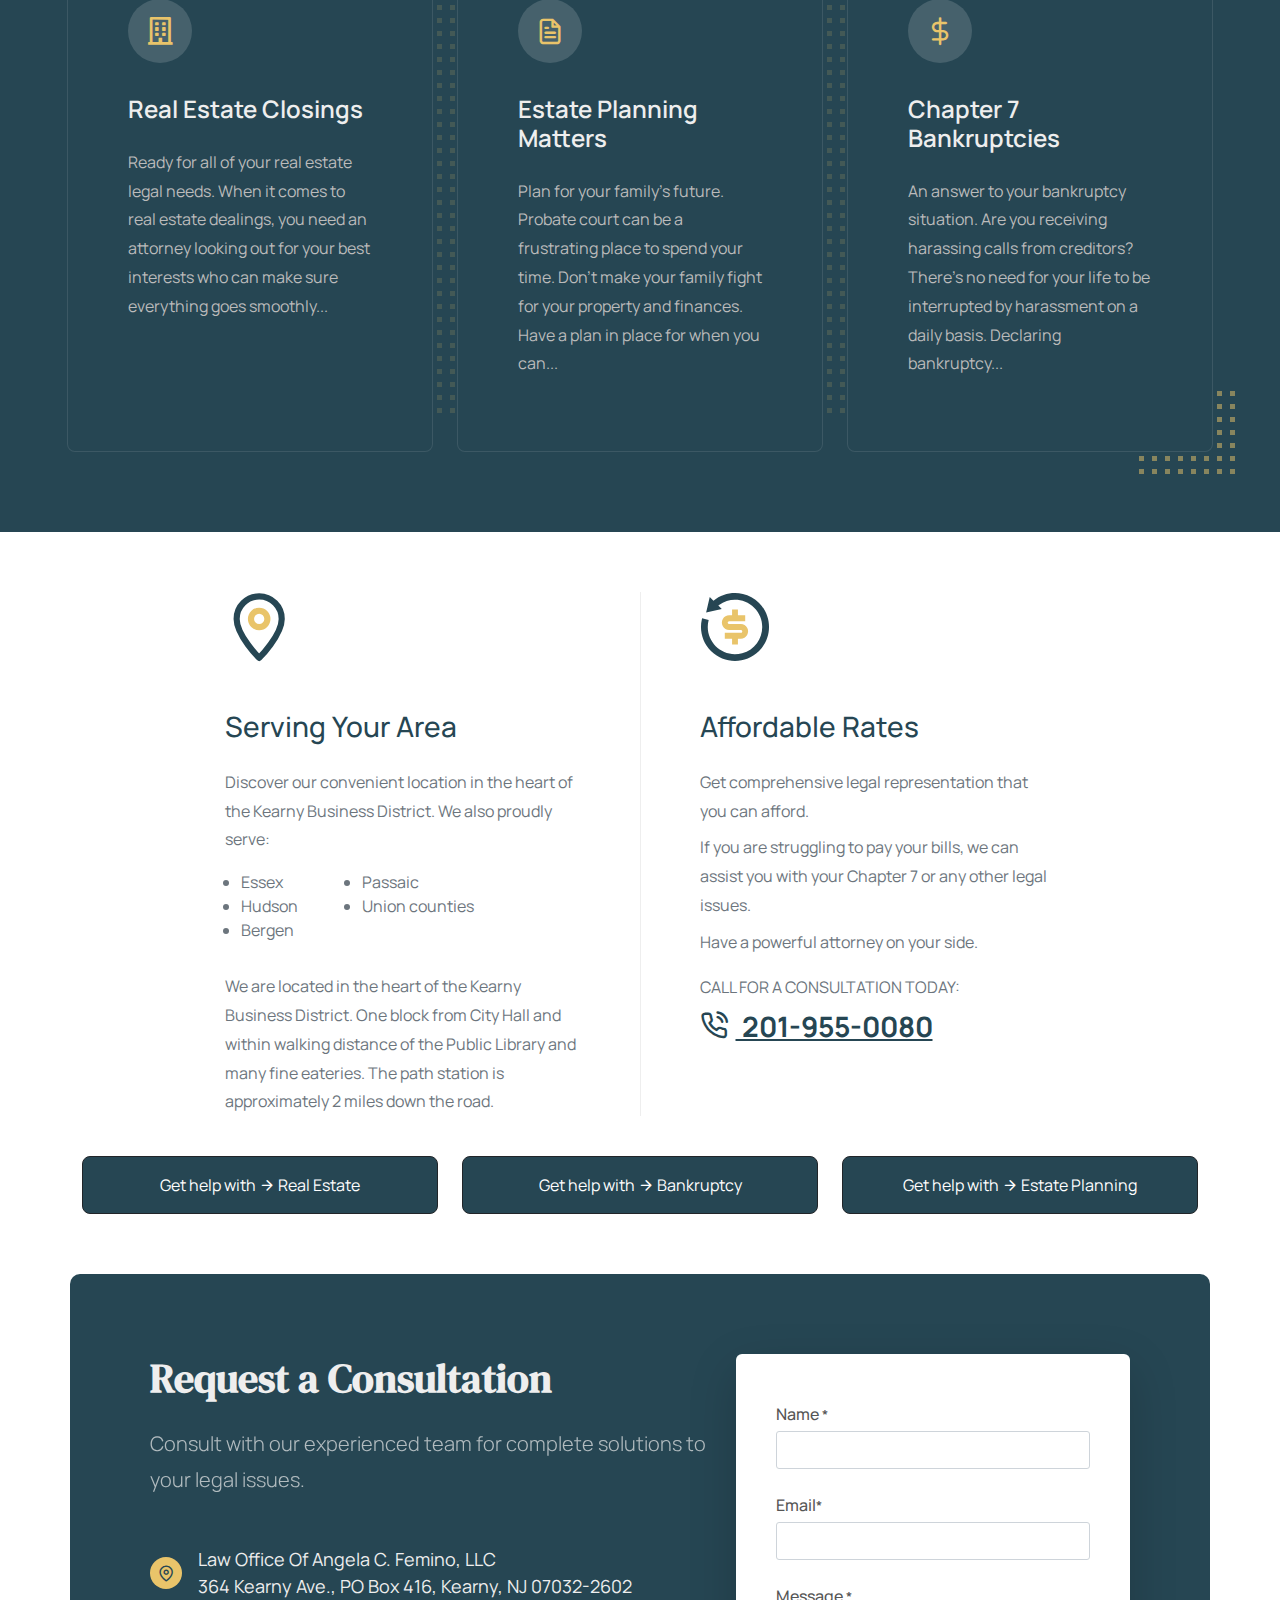
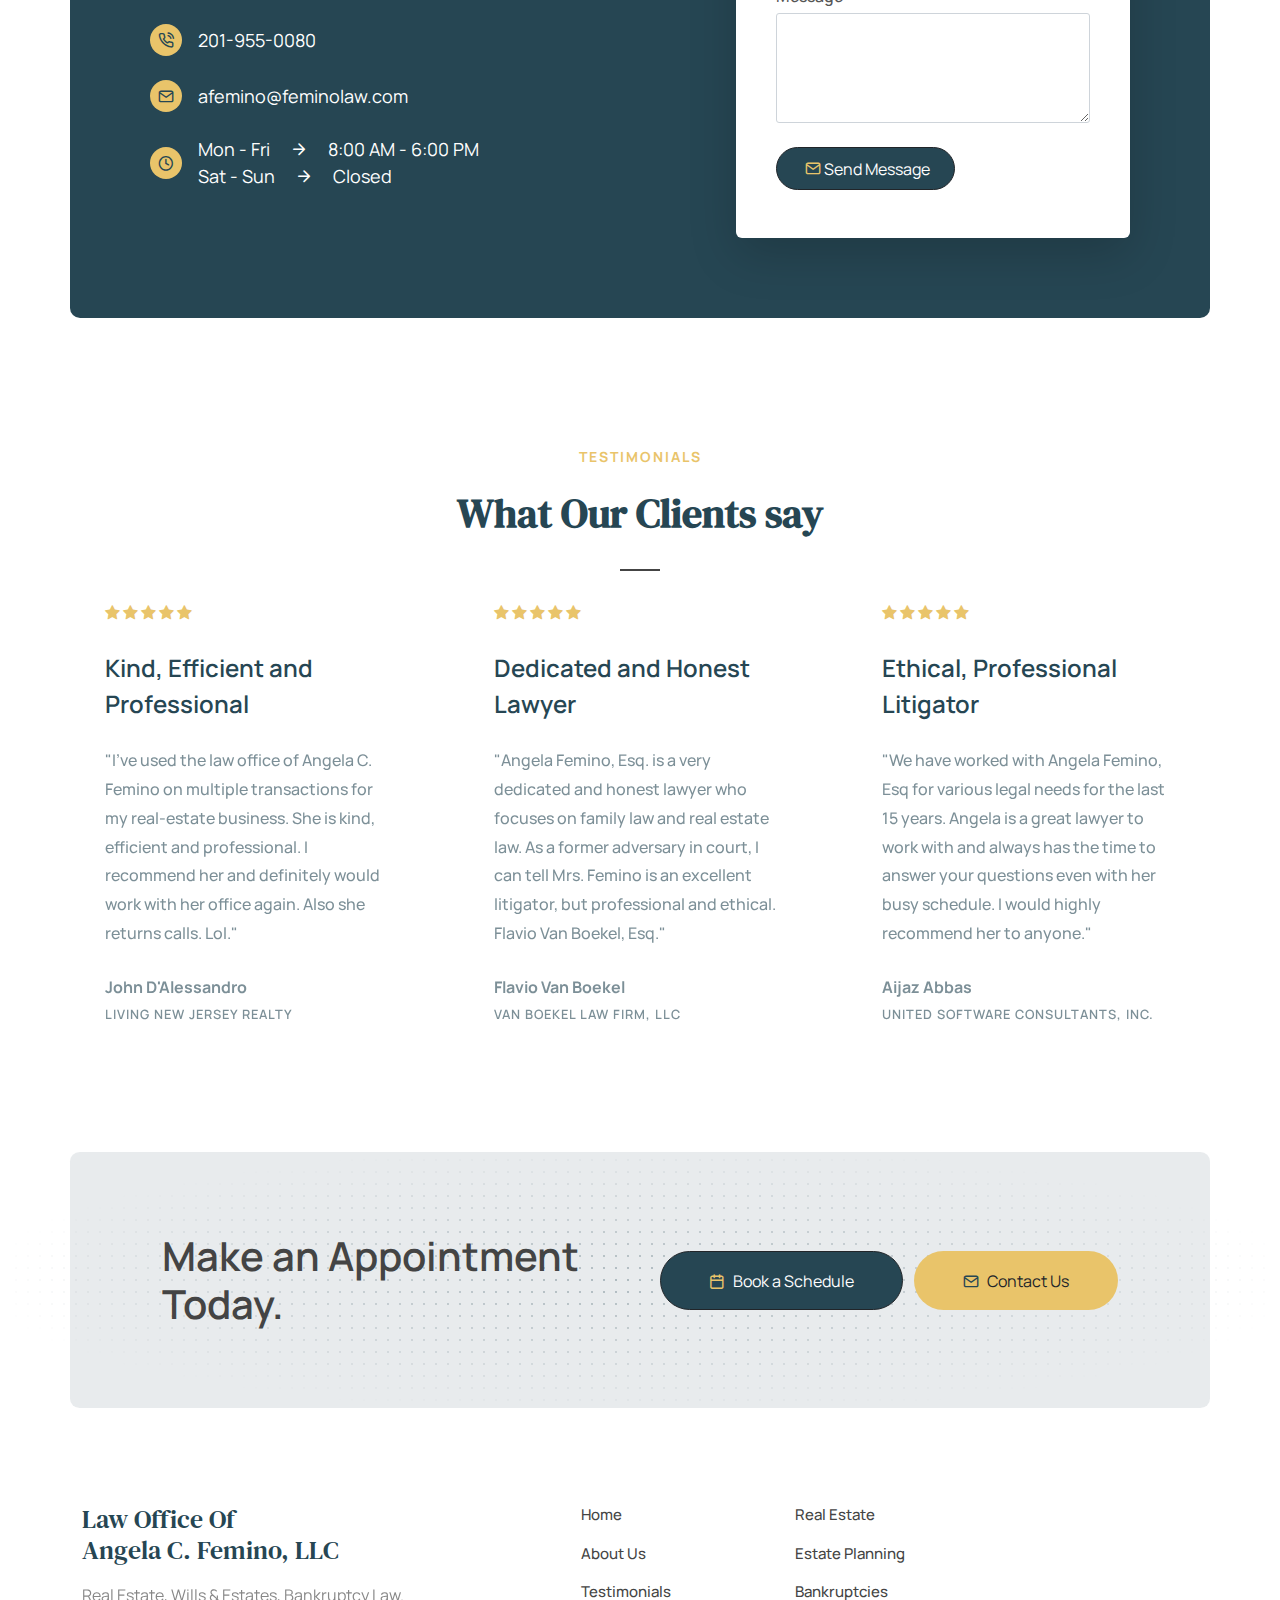
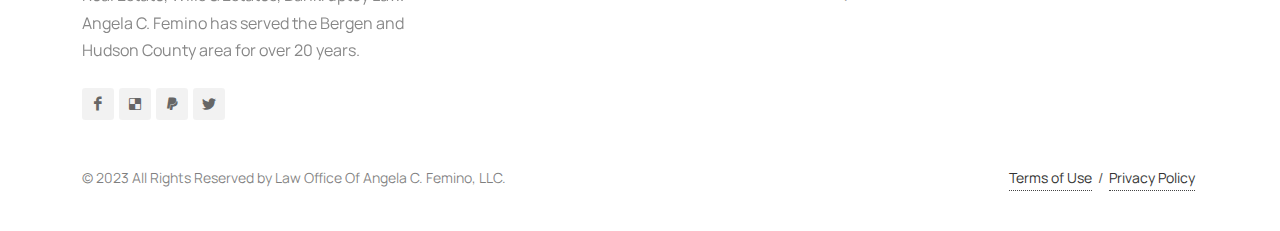
==== commit 59174960: "Testimonials added" ====
--- a/index.html
+++ b/index.html
@@ -430,14 +430,13 @@
                   <i class="icon-star3"></i>
                   <i class="icon-star3"></i>
                 </div>
-                <h3 class="fw-semibold font-body color mb-4">The most comprehensive template collection on envato.</h3>
-                <p class="color op-06 fw-medium">"Completely productivate quality web services rather than standards compliant niches. Continually engineer."</p>
+                <h3 class="fw-semibold font-body color mb-4">Kind, Efficient and Professional</h3>
+                <p class="color op-06 fw-medium">"I've used the law office of Angela C. Femino on multiple transactions for my real-estate business. She is kind, efficient and professional. I recommend her and definitely would work with her office again. Also she returns calls. Lol."</p>
 
                 <div class="d-flex align-items-center mt-4">
-                  <img src="./finance/images/users/1.jpg" alt="User" width="60" class="rounded-circle" />
-                  <div class="ms-3">
-                    <h4 class="font-body mb-2 fw-bold h6">Alan Fresco</h4>
-                    <div class="op-05 text-uppercase ls1 text-smaller fw-semibold">Company Inc.</div>
+                  <div>
+                    <h4 class="font-body mb-2 fw-bold h6 color op-06">John D'Alessandro</h4>
+                    <div class="color op-06 text-uppercase ls1 text-smaller fw-semibold">Living New Jersey Realty</div>
                   </div>
                 </div>
               </div>
@@ -449,14 +448,13 @@
                   <i class="icon-star3"></i>
                   <i class="icon-star3"></i>
                 </div>
-                <h3 class="fw-semibold font-body color mb-4">Awesome Design &amp; Customer Support.</h3>
-                <p class="color op-06 fw-medium">"Amazing WORK ! This guys also very fast for support. No matter Sunday or Monday. I get my answers and they were really patiently with my sometimes stupid questions!"</p>
+                <h3 class="fw-semibold font-body color mb-4">Dedicated and Honest Lawyer</h3>
+                <p class="color op-06 fw-medium">"Angela Femino, Esq. is a very dedicated and honest lawyer who focuses on family law and real estate law. As a former adversary in court, I can tell Mrs. Femino is an excellent litigator, but professional and ethical. Flavio Van Boekel, Esq."</p>
 
                 <div class="d-flex align-items-center mt-4">
-                  <img src="./finance/images/users/2.jpg" alt="User" width="60" class="rounded-circle" />
-                  <div class="ms-3">
-                    <h4 class="font-body mb-2 fw-bold h6">iNoize</h4>
-                    <div class="op-05 text-uppercase ls1 text-smaller fw-semibold">Company Inc.</div>
+                  <div>
+                    <h4 class="font-body mb-2 fw-bold h6 color op-06">Flavio Van Boekel</h4>
+                    <div class="color op-06 text-uppercase ls1 text-smaller fw-semibold">Van Boekel Law Firm, LLC</div>
                   </div>
                 </div>
               </div>
@@ -468,14 +466,13 @@
                   <i class="icon-star3"></i>
                   <i class="icon-star3"></i>
                 </div>
-                <h3 class="fw-semibold font-body color mb-4">Flexibility and Feature Availability</h3>
-                <p class="color op-06 fw-medium">"A great thing that there are many demos available otherwise all of the great implementation and features would never be used or understood the right way."</p>
+                <h3 class="fw-semibold font-body color mb-4">Ethical, Professional Litigator</h3>
+                <p class="color op-06 fw-medium">"We have worked with Angela Femino, Esq for various legal needs for the last 15 years. Angela is a great lawyer to work with and always has the time to answer your questions even with her busy schedule. I would highly recommend her to anyone."</p>
 
                 <div class="d-flex align-items-center mt-4">
-                  <img src="./finance/images/users/3.jpg" alt="User" width="60" class="rounded-circle" />
-                  <div class="ms-3">
-                    <h4 class="font-body mb-2 fw-bold h6">Wickdevs</h4>
-                    <div class="op-05 text-uppercase ls1 text-smaller fw-semibold">Company Inc.</div>
+                  <div>
+                    <h4 class="font-body mb-2 fw-bold h6 color op-06">Aijaz Abbas</h4>
+                    <div class="color op-06 text-uppercase ls1 text-smaller fw-semibold">United Software Consultants, Inc.</div>
                   </div>
                 </div>
               </div>
@@ -487,12 +484,11 @@
           <div class="container mt-6 dotted-bg rounded-6" style="background-color: #2646531b">
             <div class="row align-items-center justify-content-between p-5 p-md-6">
               <div class="col mb-5 mb-lg-0">
-                <h5 class="font-body h5 mb-3 op-07">Ready to Grow your Business?</h5>
-                <h2 class="font-body h1 mb-0">Best way to save your Money.</h2>
+                <h2 class="font-body fw-semibold h1 mb-0">Make an Appointment Today.</h2>
               </div>
               <div class="col-auto">
                 <a href="#" class="btn px-3 py-2 px-md-5 py-md-3 btn-dark bg-color rounded-pill"><i class="icon-line-calendar color-2 me-2 position-relative" style="top: 1px"></i>Book a Schedule</a>
-                <a href="#" class="btn px-3 py-2 px-md-5 py-md-3 bg-color-2 rounded-pill ms-2"><i class="icon-line-mail color me-2 position-relative" style="top: 1px"></i>Contact Us</a>
+                <a href="#" class="btn px-3 py-2 px-md-5 py-md-3 mt-3 mt-lg-0 bg-color-2 rounded-pill ms-2"><i class="icon-line-mail color me-2 position-relative" style="top: 1px"></i>Contact Us</a>
               </div>
             </div>
           </div>
@@ -506,9 +502,9 @@
         <div class="container">
           <!-- Footer Widgets
 				============================================= -->
-          <div class="footer-widgets-wrap py-0 py-lg-5">
+          <div class="footer-widgets-wrap py-0 pt-lg-5">
             <div class="row justify-content-between">
-              <div class="col-lg-3 mb-5 mb-lg-0 pe-md-0">
+              <div class="col-lg-4 mb-5 mb-lg-0 pe-md-0">
                 <div class="widget clearfix">
                   <div id="logo" class="mx-0 me-lg-5 order-2 order-lg-1">
                     <a href="#" class="color h4 pt-0"
@@ -516,7 +512,11 @@
                       Angela C. Femino, LLC</a
                     >
                   </div>
-                  <p class="mb-4 op-07">Lorem ipsum dolor sit amet consectetur adipisicing elit. Fugiat sint veritatis, necessitatibus voluptatem.</p>
+                  <p class="mb-4 op-07">
+                    Real Estate, Wills & Estates, Bankruptcy Law. <br />
+                    Angela C. Femino has served the Bergen and <br />
+                    Hudson County area for over 20 years.
+                  </p>
                   <a href="https://www.facebook.com/Law-Office-Of-Angela-C-Femino-LLC-725974874185449/" target="_blank" title="Facebook" class="social-icon si-small si-light si-facebook">
                     <i class="icon-facebook"></i>
                     <i class="icon-facebook"></i>
@@ -539,25 +539,17 @@
                 <div class="row w-100">
                   <div class="col-lg-4 col-6">
                     <ul class="widget_links widget-li-noicon">
-                      <li class="mb-2 fw-medium"><a href="#">Home</a></li>
+                      <li class="mb-2 pt-0 fw-medium"><a href="#">Home</a></li>
                       <li class="mb-2 fw-medium"><a href="#">About Us</a></li>
-                      <li class="mb-2 fw-medium"><a href="#">FAQs</a></li>
-                      <li class="mb-2 fw-medium"><a href="#">Support</a></li>
+                      <li class="mb-2 fw-medium"><a href="#">Testimonials</a></li>
                     </ul>
                   </div>
 
                   <div class="col-lg-4 col-6">
                     <ul class="widget_links widget-li-noicon">
-                      <li class="mb-2 fw-medium"><a href="#">Real Estate</a></li>
+                      <li class="mb-2 pt-0 fw-medium"><a href="#">Real Estate</a></li>
                       <li class="mb-2 fw-medium"><a href="#">Estate Planning</a></li>
                       <li class="mb-2 fw-medium"><a href="#">Bankruptcies</a></li>
-                    </ul>
-                  </div>
-
-                  <div class="col-lg-4 col-6">
-                    <ul class="widget_links widget-li-noicon">
-                      <li class="mb-2 fw-medium"><a href="#">Testimonials</a></li>
-                      <li class="mb-2 fw-medium"><a href="#">Payments</a></li>
                     </ul>
                   </div>
                 </div>
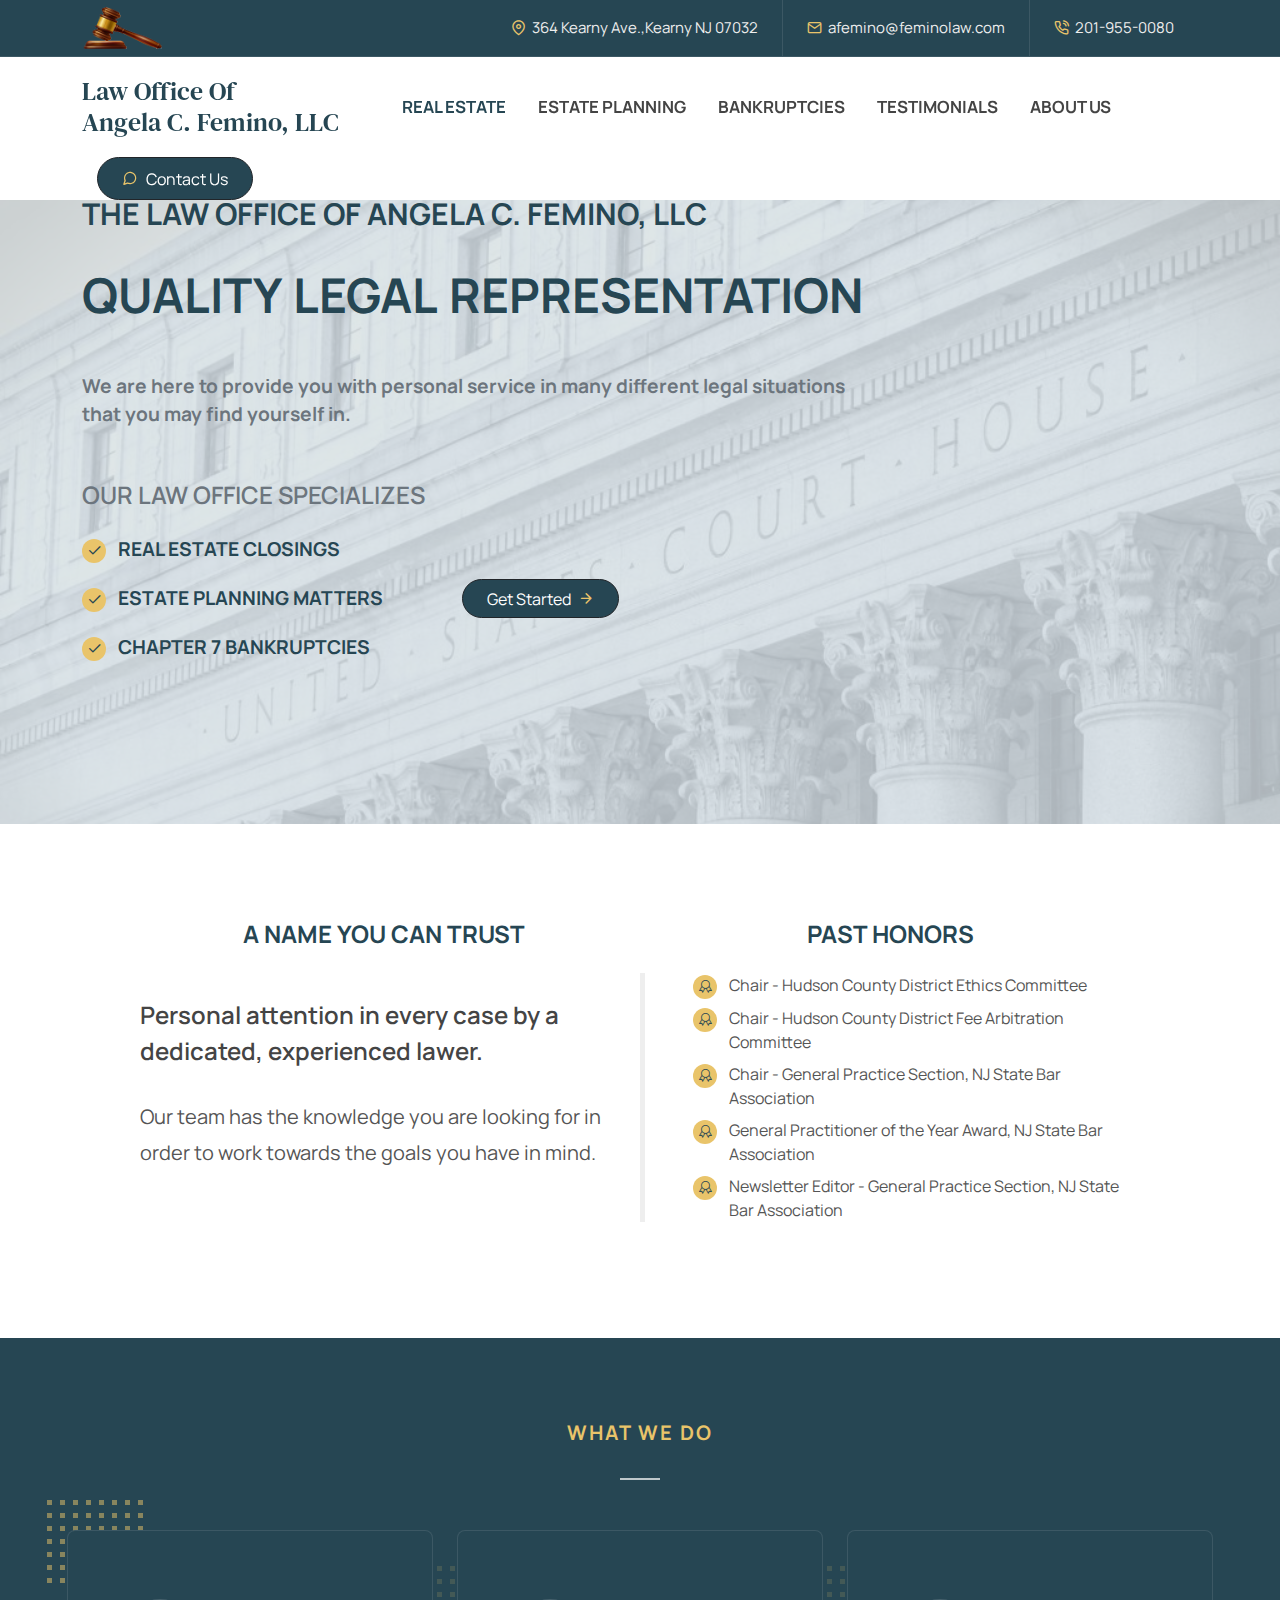
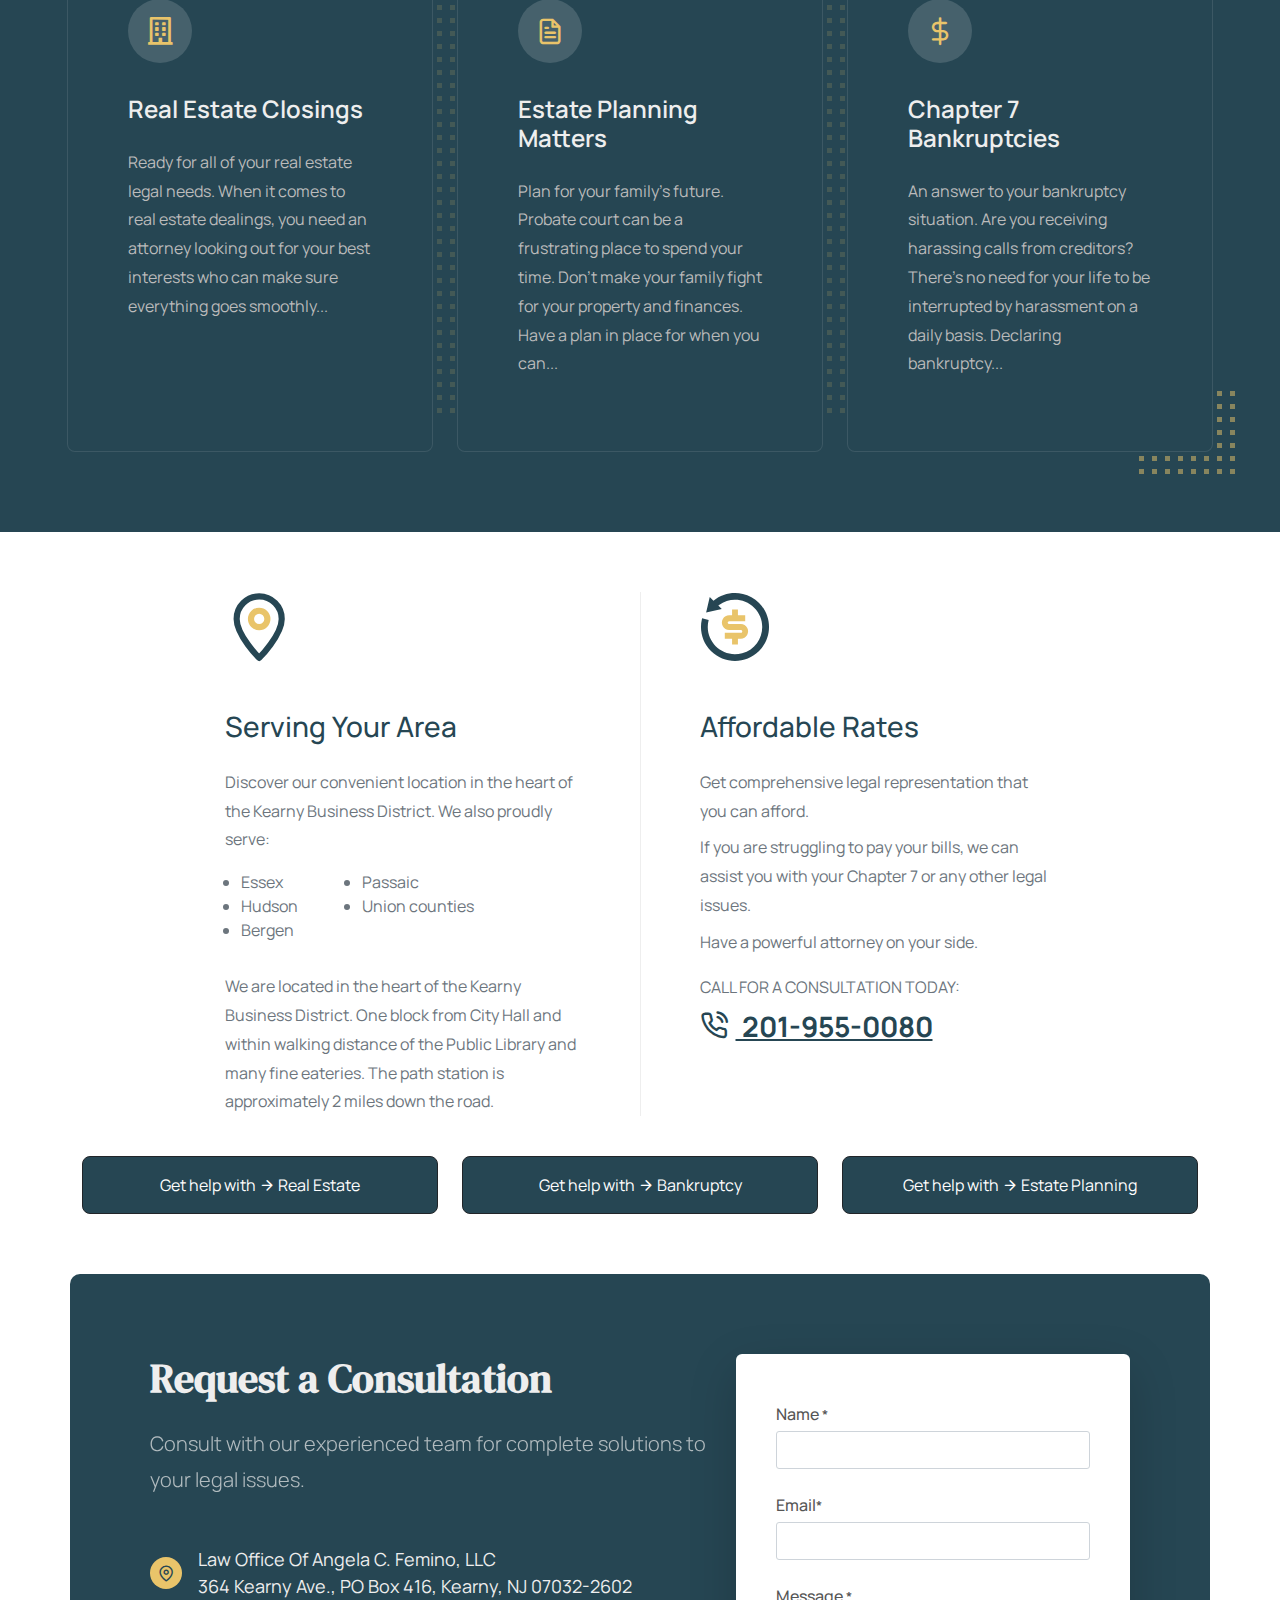
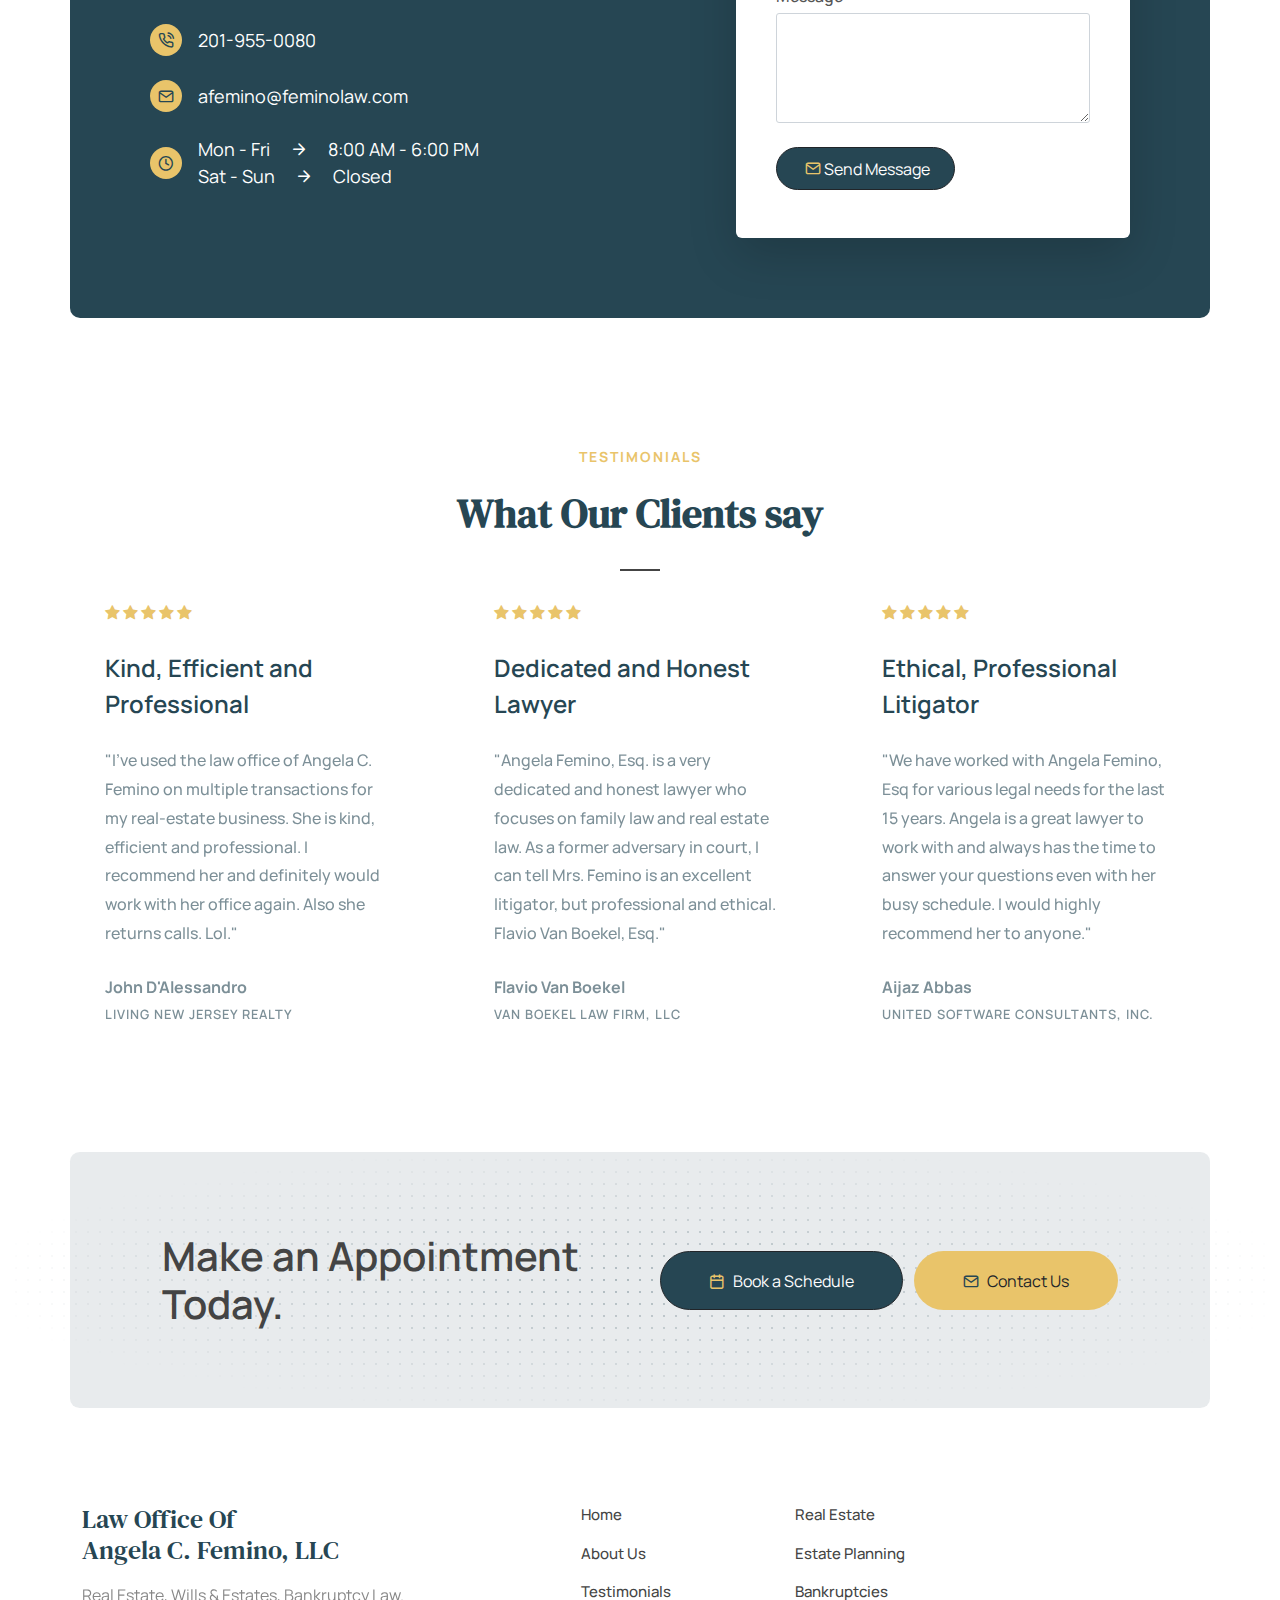
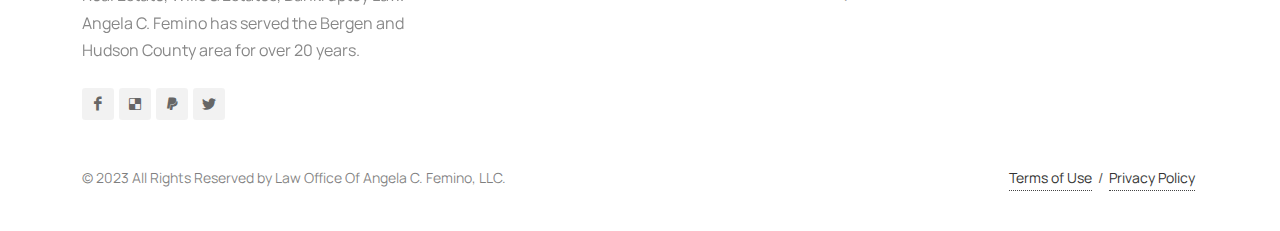
==== commit cf3abe01: "Add banner bg" ====
--- a/index.html
+++ b/index.html
@@ -122,29 +122,19 @@
               <nav class="primary-menu me-lg-auto with-arrows order-12 order-lg-2">
                 <ul class="menu-container">
                   <li class="menu-item current">
-                    <a class="menu-link fw-bold" href="#">
-                      <div>REAL ESTATE</div>
-                    </a>
+                    <a class="menu-link fw-bold" href="#"> REAL ESTATE </a>
                   </li>
                   <li class="menu-item">
-                    <a class="menu-link fw-bold" href="#">
-                      <div>ESTATE PLANNING</div>
-                    </a>
+                    <a class="menu-link fw-bold" href="#"> ESTATE PLANNING </a>
                   </li>
                   <li class="menu-item">
-                    <a class="menu-link fw-bold" href="#">
-                      <div>BANKRUPTCIES</div>
-                    </a>
+                    <a class="menu-link fw-bold" href="#"> BANKRUPTCIES </a>
                   </li>
                   <li class="menu-item">
-                    <a class="menu-link fw-bold" href="#">
-                      <div>TESTIMONIALS</div>
-                    </a>
+                    <a class="menu-link fw-bold" href="#testimonials"> TESTIMONIALS </a>
                   </li>
                   <li class="menu-item">
-                    <a class="menu-link fw-bold" href="#">
-                      <div>ABOUT US</div>
-                    </a>
+                    <a class="menu-link fw-bold" href="#"> ABOUT US </a>
                   </li>
                 </ul>
               </nav>
@@ -161,8 +151,8 @@
 
       <!-- Hero
 		============================================= -->
-      <section id="slider" class="slider-element" style="background: #2646532b url('./finance/images/hero-bg.png') center bottom no-repeat; background-size: 100% auto">
-        <div class="container">
+      <section id="slider" class="slider-element position-relative" style="background: #2646532b url() center bottom no-repeat; background-size: 100% auto">
+        <div class="container position-static">
           <div class="row align-items-md-end">
             <div class="col-lg-12 align-self-center flex-column pt-3 pb-6 mb-md-6 z-1">
               <h2 class="hero-title fw-bold color pt-3 font-body text-uppercase">THE LAW OFFICE OF ANGELA C. FEMINO, LLC</h2>
@@ -182,6 +172,7 @@
                 </div>
               </div>
             </div>
+            <div class="un1"></div>
           </div>
         </div>
       </section>
@@ -415,7 +406,7 @@
           </div>
 
           <div class="clear"></div>
-
+          <div id="testimonials"></div>
           <div class="container my-0 my-md-5">
             <div class="heading-block mw-xs mx-auto text-center mb-6">
               <h5 class="font-body text-uppercase ls2 color-2">Testimonials</h5>
@@ -541,7 +532,7 @@
                     <ul class="widget_links widget-li-noicon">
                       <li class="mb-2 pt-0 fw-medium"><a href="#">Home</a></li>
                       <li class="mb-2 fw-medium"><a href="#">About Us</a></li>
-                      <li class="mb-2 fw-medium"><a href="#">Testimonials</a></li>
+                      <li class="mb-2 fw-medium"><a href="#testimonials">Testimonials</a></li>
                     </ul>
                   </div>
 
--- a/css/custom.css
+++ b/css/custom.css
@@ -4,6 +4,9 @@
 	Add all your Custom Styled CSS here for New Styles or
 	Overwriting Default Theme Styles for Better Handling Updates
 -----------------------------------------------------------------*/
+html {
+  scroll-behavior: smooth;
+}
 body {
   color: #555;
 }
@@ -23,6 +26,10 @@
   padding: 16px 0;
   margin-bottom: 0;
 }
+#testimonials {
+  position: relative;
+  top: -60px;
+}
 @media (min-width: 768px) {
   #logo a {
     font-size: 26px;
@@ -41,6 +48,9 @@
     max-width: 1260px;
   }
 }
+.un1 {
+  display: none;
+}
 
 /* Small devices (landscape phones, 576px and up)*/
 @media (min-width: 576px) {
@@ -55,6 +65,20 @@
 
 /* Large devices (desktops, 992px and up)*/
 @media (min-width: 992px) {
+  .un1 {
+    display: block;
+    position: absolute;
+    top: 0;
+    left: 0;
+    right: 0;
+    bottom: 0;
+    z-index: 0;
+    padding: 0;
+    opacity: 0.2;
+    background-image: url(../images/court-building.jpg);
+    background-repeat: no-repeat;
+    background-size: cover;
+  }
 }
 
 /* Extra large devices (large desktops, 1200px and up)*/
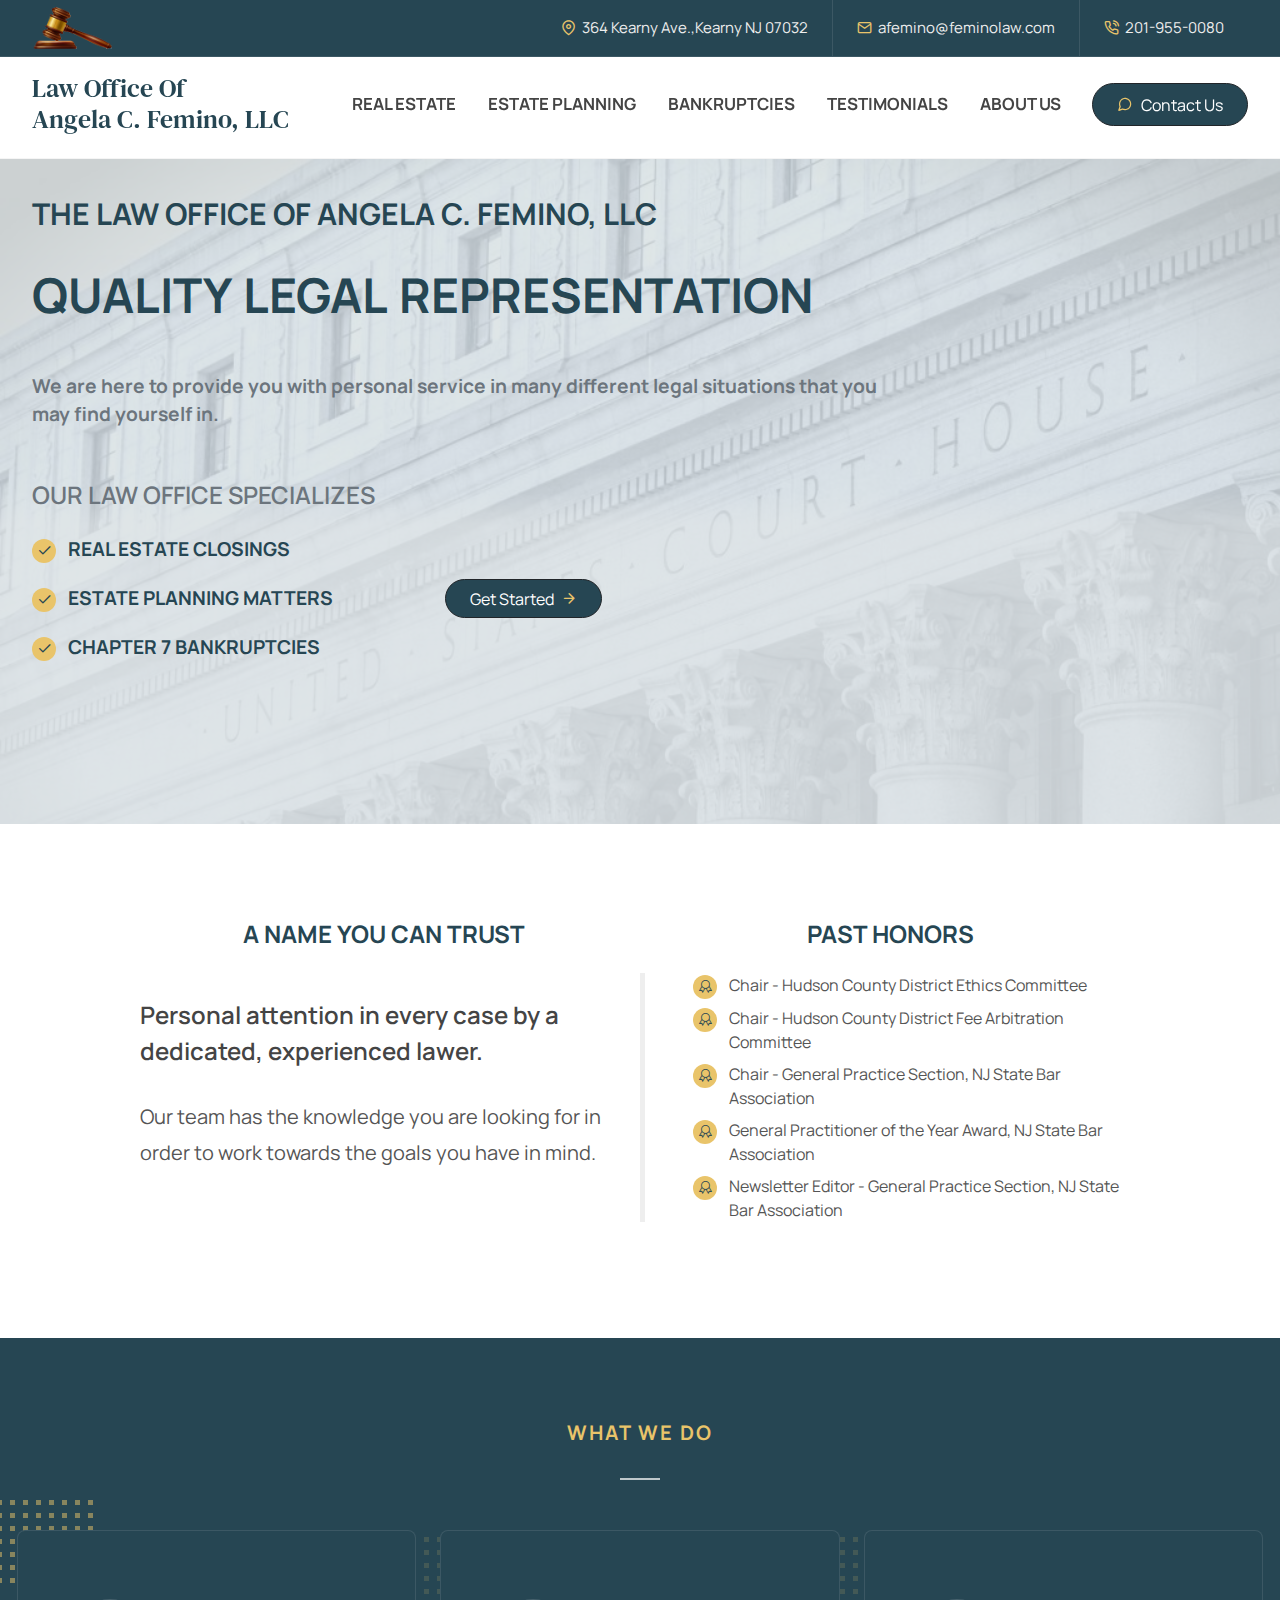
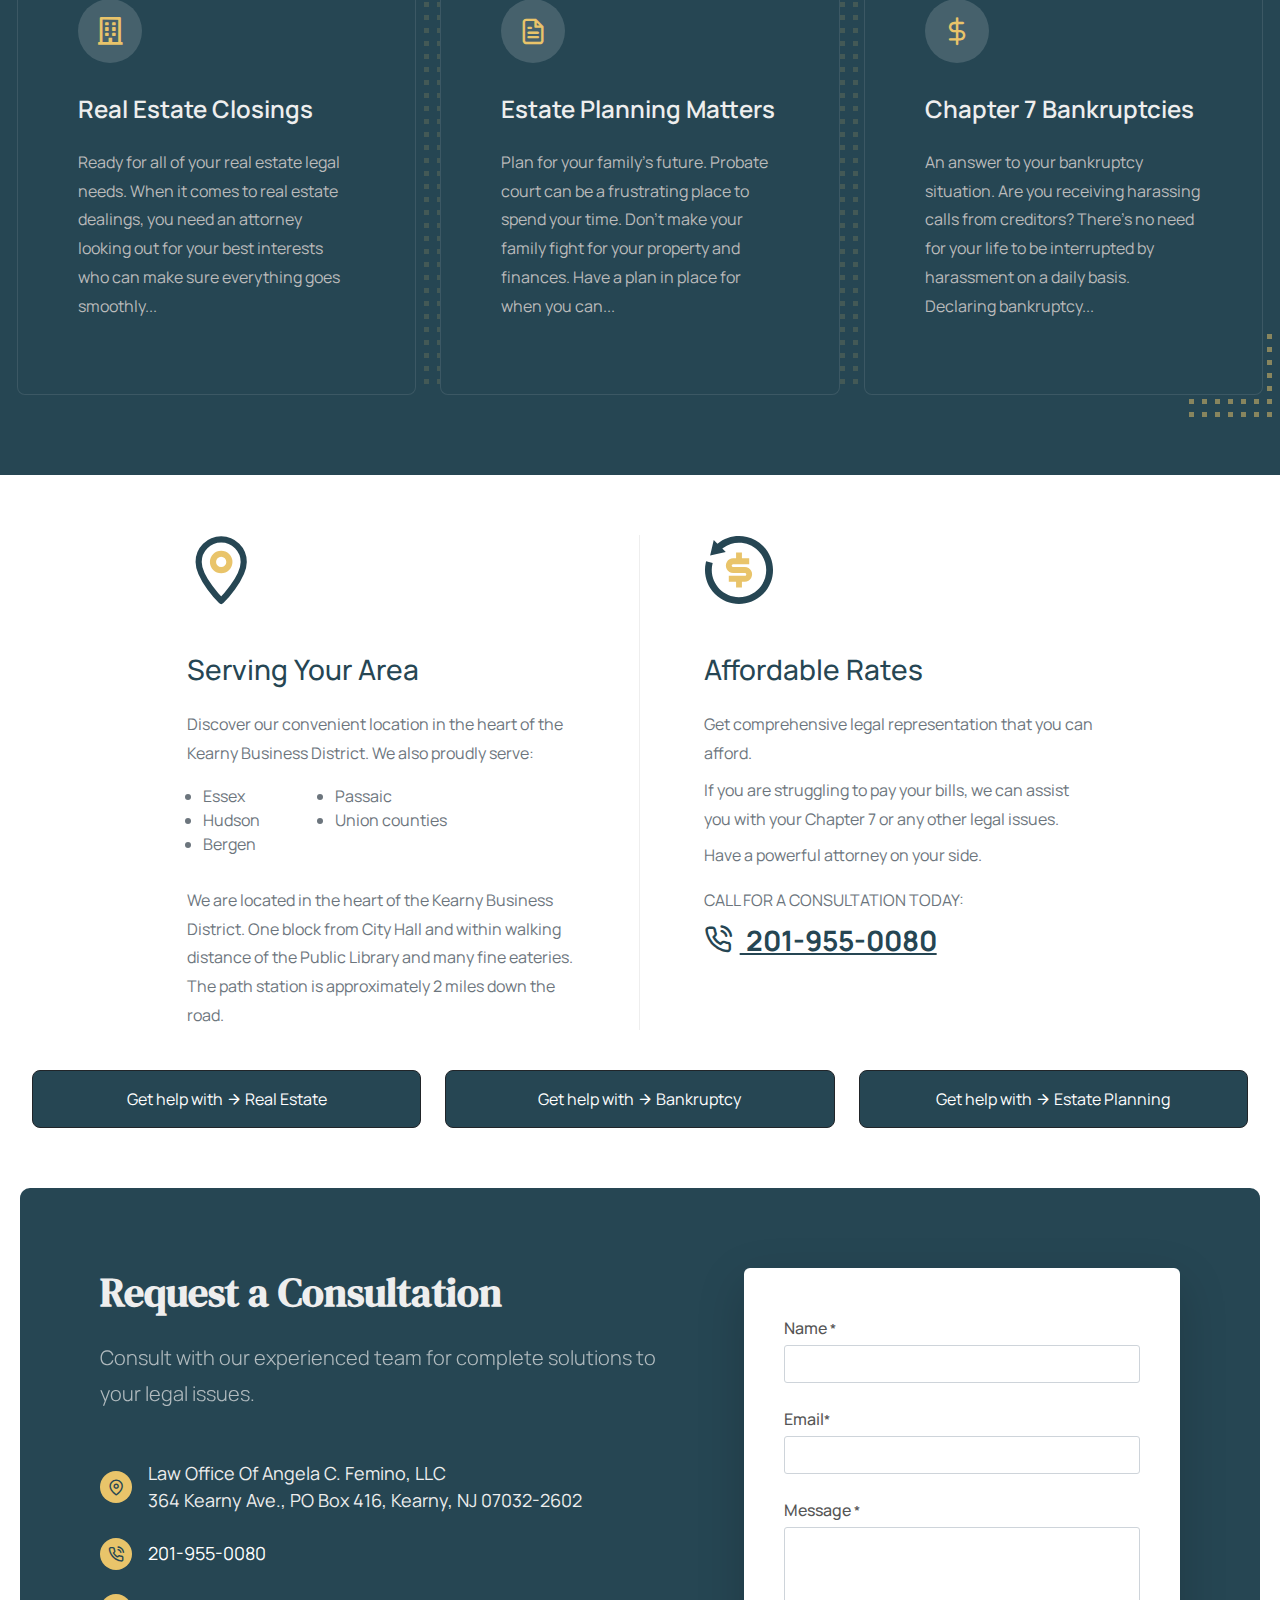
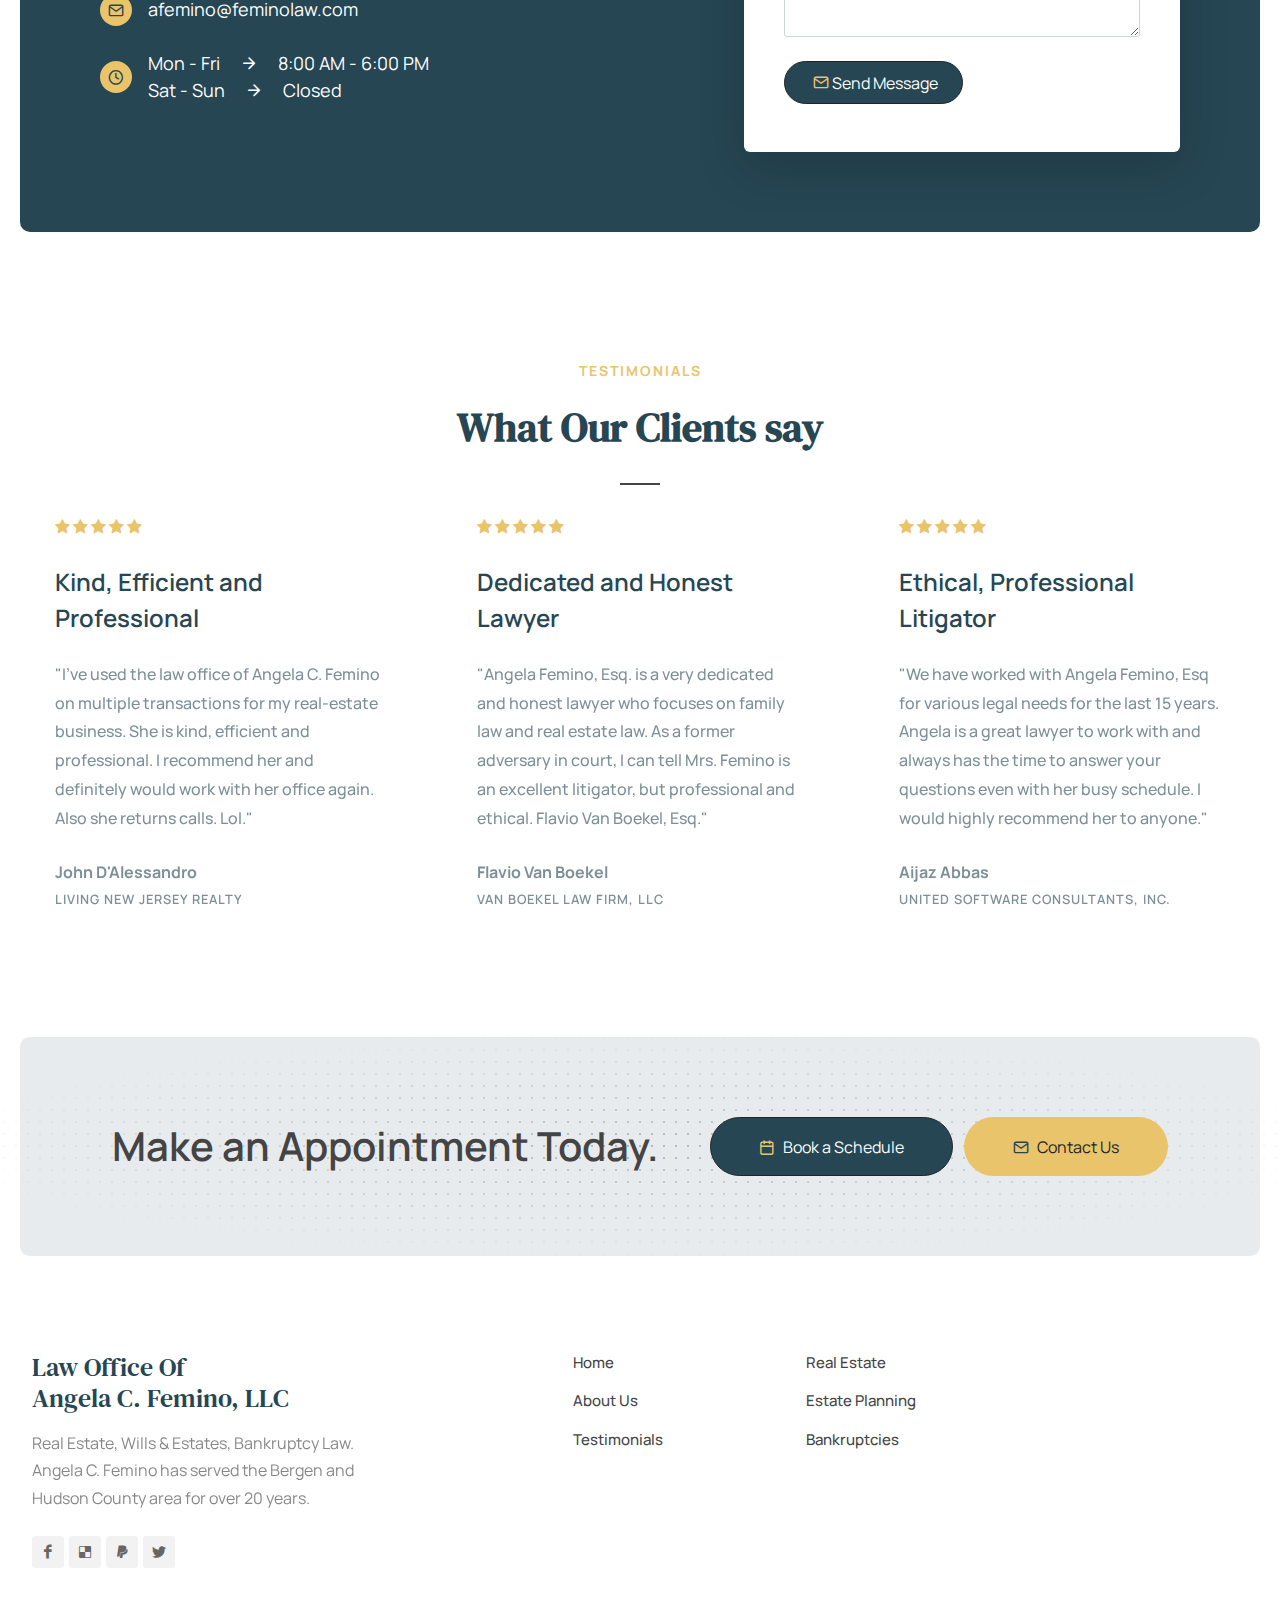
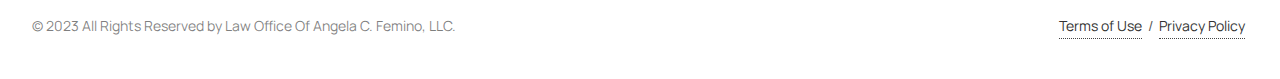
==== commit 452c0089: "revision completed about us" ====
--- a/index.html
+++ b/index.html
@@ -61,7 +61,7 @@
               <!-- Navbar icon
 						============================================= -->
               <a href="#" class="navbar-icon">
-                <img width="80" src="./images/judge-gavel-nav.png" alt="" />
+                <img width="80" src="./images/judge-gavel-nav.png" alt="judge gravel icon" />
               </a>
               <!-- .navbar-icon end -->
             </div>
@@ -121,7 +121,7 @@
 						============================================= -->
               <nav class="primary-menu me-lg-auto with-arrows order-12 order-lg-2">
                 <ul class="menu-container">
-                  <li class="menu-item current">
+                  <li class="menu-item">
                     <a class="menu-link fw-bold" href="#"> REAL ESTATE </a>
                   </li>
                   <li class="menu-item">
@@ -134,7 +134,7 @@
                     <a class="menu-link fw-bold" href="#testimonials"> TESTIMONIALS </a>
                   </li>
                   <li class="menu-item">
-                    <a class="menu-link fw-bold" href="#"> ABOUT US </a>
+                    <a class="menu-link fw-bold" href="./about-us.html"> ABOUT US </a>
                   </li>
                 </ul>
               </nav>
@@ -531,8 +531,8 @@
                   <div class="col-lg-4 col-6">
                     <ul class="widget_links widget-li-noicon">
                       <li class="mb-2 pt-0 fw-medium"><a href="#">Home</a></li>
-                      <li class="mb-2 fw-medium"><a href="#">About Us</a></li>
-                      <li class="mb-2 fw-medium"><a href="#testimonials">Testimonials</a></li>
+                      <li class="mb-2 fw-medium"><a href="./about-us.html">About Us</a></li>
+                      <li class="mb-2 fw-medium"><a href="#">Testimonials</a></li>
                     </ul>
                   </div>
 
--- a/style.css
+++ b/style.css
@@ -2822,7 +2822,7 @@
   font-size: 13px;
   letter-spacing: 1px;
   text-transform: uppercase;
-  font-family: Poppins, sans-serif;
+  /* font-family: Poppins, sans-serif; */
 }
 .menu-link span {
   display: none;
@@ -2839,6 +2839,10 @@
 .menu-item.current > .menu-link,
 .menu-item:hover > .menu-link {
   color: var(--themecolor);
+}
+.menu-item.current > .menu-link {
+  background-color: rgba(var(--secondarycolorrgba), 0.6);
+  border-radius: 6px;
 }
 .mega-menu-content,
 .sub-menu-container {
@@ -3023,7 +3027,7 @@
     background-color: #dc3545;
   }
   .menu-link {
-    padding: 39px 15px;
+    padding: 0 15px;
     -webkit-transition: margin 0.4s ease, padding 0.4s ease;
     -o-transition: margin 0.4s ease, padding 0.4s ease;
     transition: margin 0.4s ease, padding 0.4s ease;
--- a/css/custom.css
+++ b/css/custom.css
@@ -33,9 +33,20 @@
 @media (min-width: 768px) {
   #logo a {
     font-size: 26px;
+    min-width: 254px;
   }
   .honourslist {
     border-left: 5px solid #eee;
+  }
+}
+@media (min-width: 1280px) {
+  .container,
+  .container-lg,
+  .container-md,
+  .container-sm,
+  .container-xl,
+  .container-xxl {
+    max-width: 1240px;
   }
 }
 @media (min-width: 1400px) {
@@ -45,7 +56,7 @@
   .container-sm,
   .container-xl,
   .container-xxl {
-    max-width: 1260px;
+    max-width: 1280px;
   }
 }
 .un1 {
@@ -62,24 +73,34 @@
     width: 70%;
   }
 }
-
+.un1 {
+  display: block;
+  position: absolute;
+  top: 0;
+  left: 0;
+  right: 0;
+  bottom: 0;
+  z-index: 0;
+  padding: 0;
+  opacity: 0.2;
+  background-image: url(../images/court-building.jpg);
+  background-repeat: no-repeat;
+  background-size: cover;
+  background-position: center top;
+  pointer-events: none;
+  user-select: none;
+}
+.un1:after {
+  position: absolute;
+  content: '';
+  top: 50%;
+  bottom: 0;
+  left: 0;
+  height: 50%;
+  width: 100%;
+  background: linear-gradient(to bottom, rgba(255, 255, 255, 0) 0%, rgba(255, 255, 255, 0.5) 10%);
+}
 /* Large devices (desktops, 992px and up)*/
-@media (min-width: 992px) {
-  .un1 {
-    display: block;
-    position: absolute;
-    top: 0;
-    left: 0;
-    right: 0;
-    bottom: 0;
-    z-index: 0;
-    padding: 0;
-    opacity: 0.2;
-    background-image: url(../images/court-building.jpg);
-    background-repeat: no-repeat;
-    background-size: cover;
-  }
-}
 
 /* Extra large devices (large desktops, 1200px and up)*/
 @media (min-width: 1200px) {
